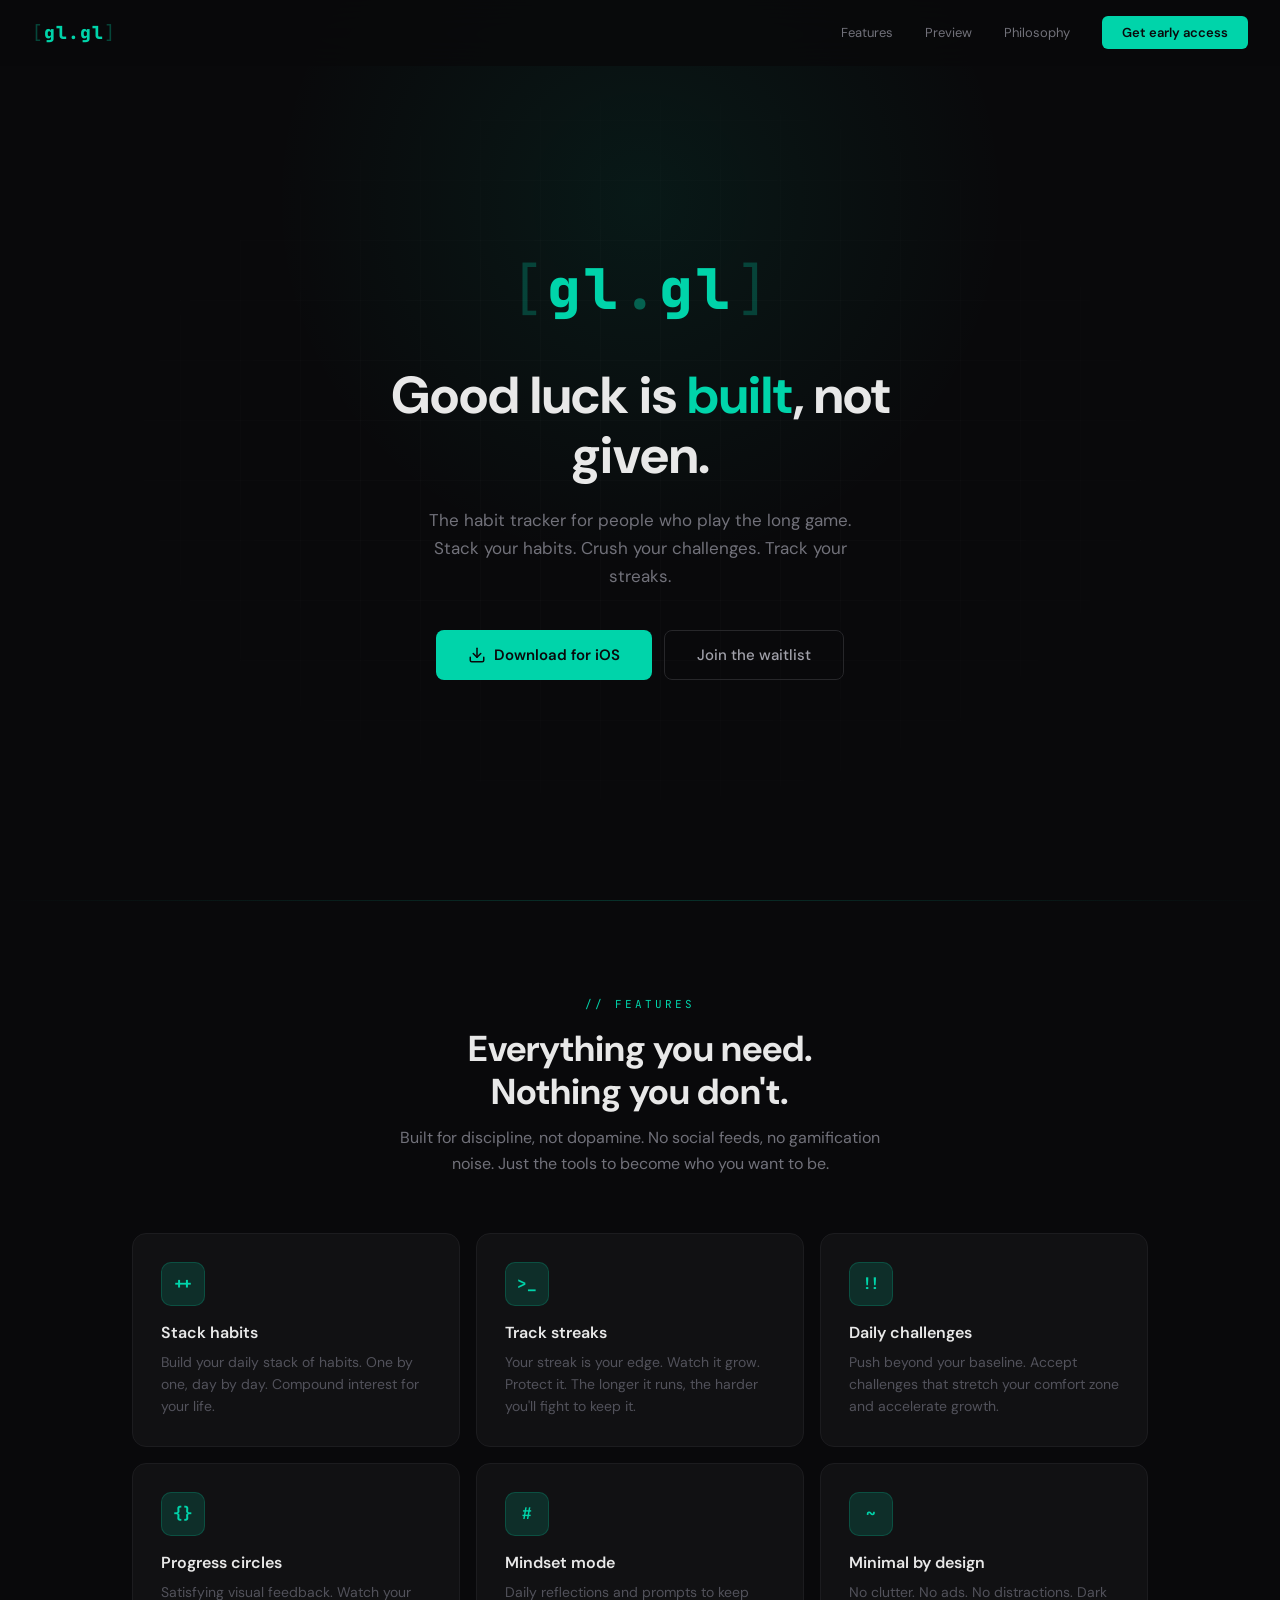
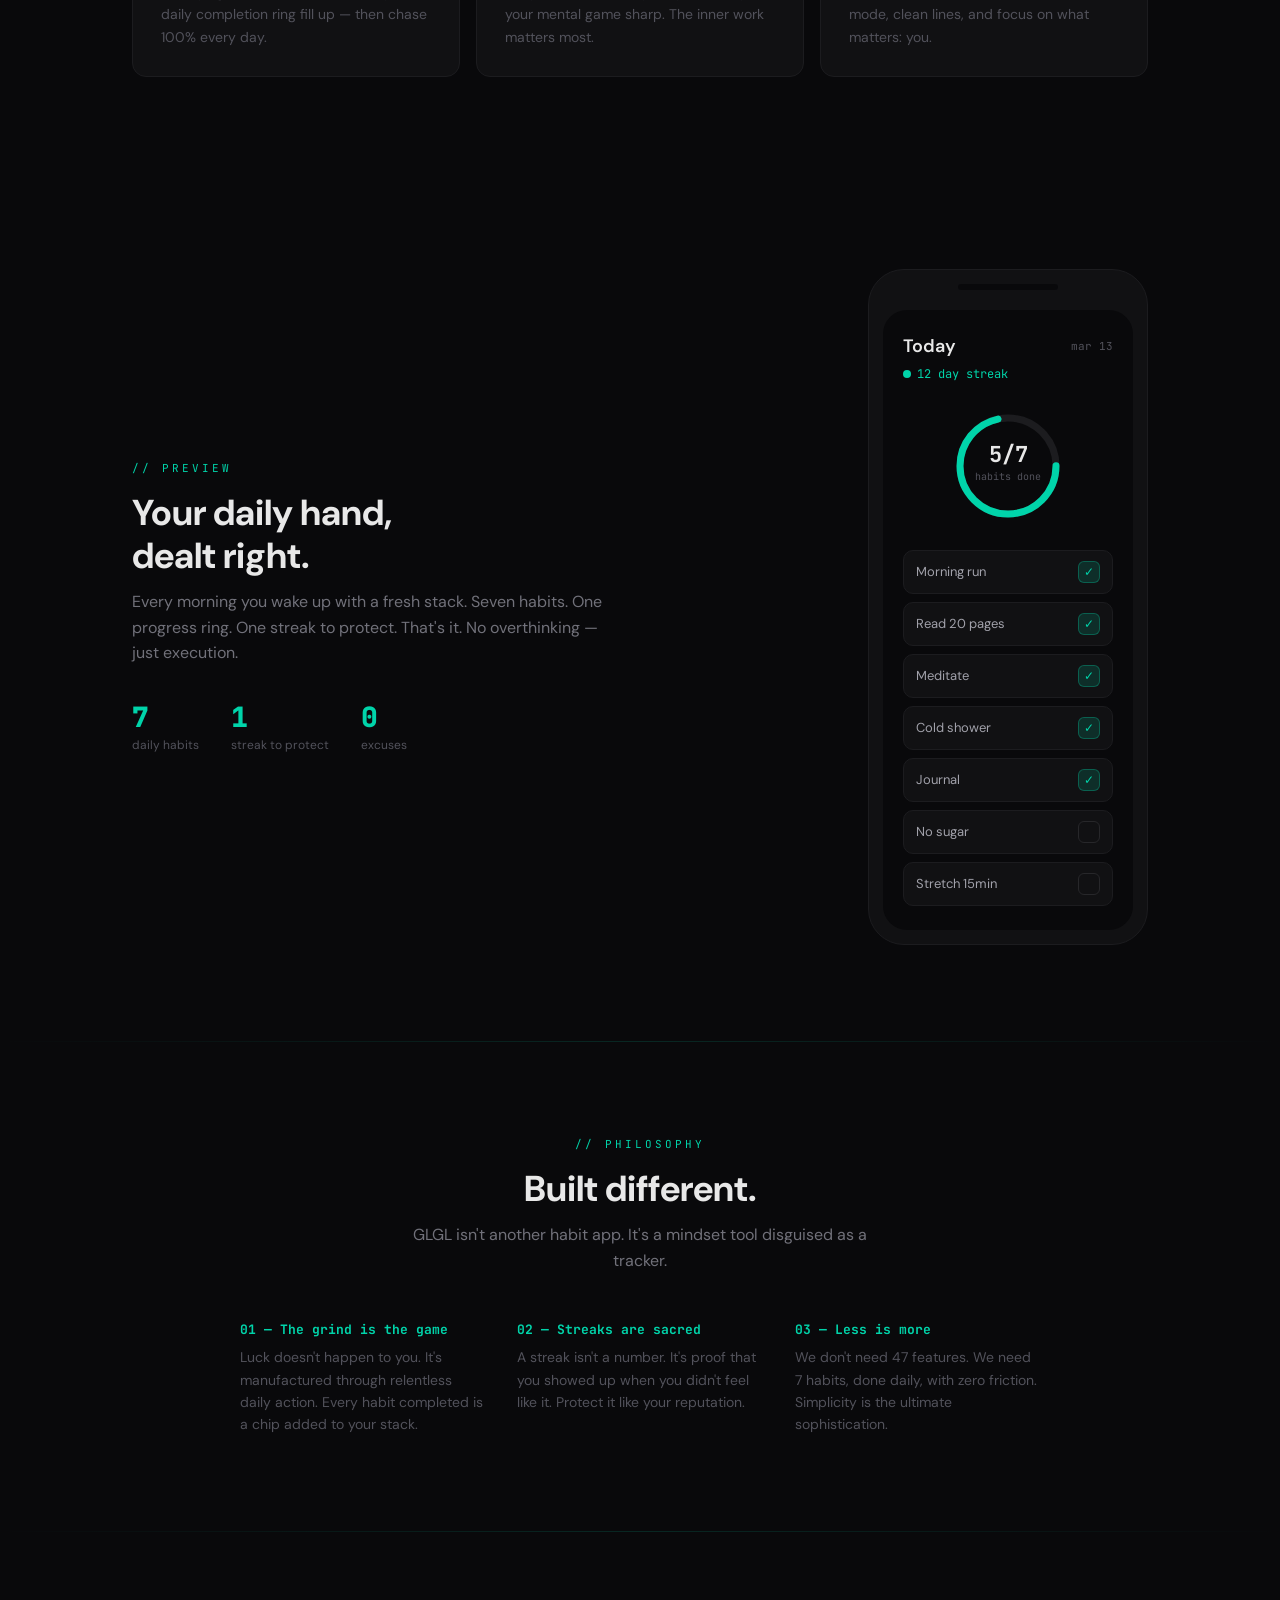
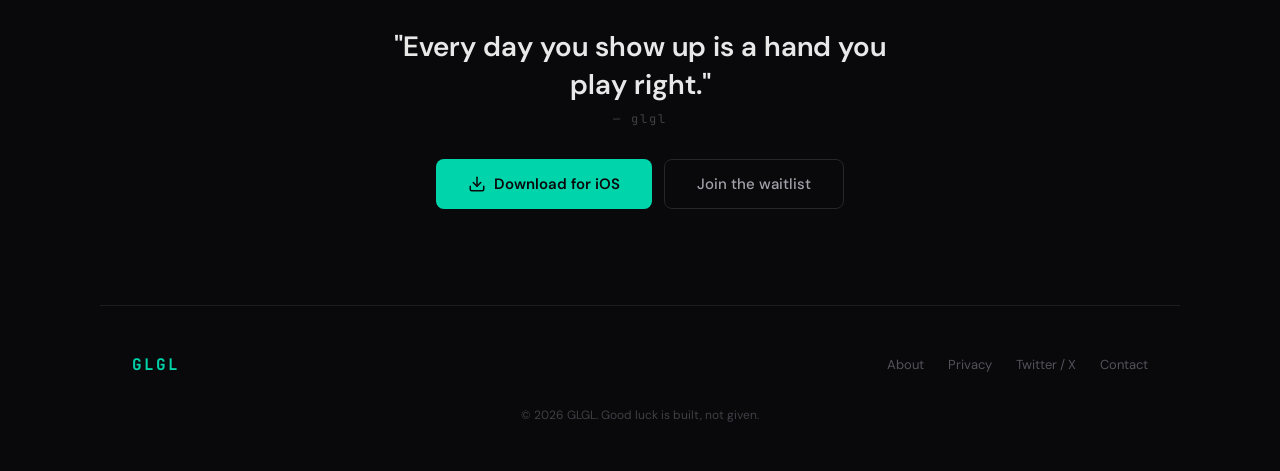
==== index.html @ a9091272 "initial launch Co-Authored-By: Claude Opus 4.6 <noreply@anthropic.com>" ====
<!DOCTYPE html>
<html lang="en">
<head>
  <meta charset="UTF-8">
  <meta name="viewport" content="width=device-width, initial-scale=1.0">
  <title>GLGL — Good luck is built, not given.</title>
  <meta name="description" content="GLGL is a habit tracker for people who play the long game. Stack your habits. Crush your challenges. Track your streaks.">
  <meta name="theme-color" content="#09090b">
  <meta property="og:title" content="GLGL — Habit Tracker & Challenges">
  <meta property="og:description" content="Good luck is built, not given. Stack your habits. Crush your challenges. Track your streaks.">
  <meta property="og:type" content="website">
  <meta property="og:url" content="https://glgl.app">
  <link rel="icon" type="image/svg+xml" href="/favicon.svg">
  <link rel="preconnect" href="https://fonts.googleapis.com">
  <link rel="preconnect" href="https://fonts.gstatic.com" crossorigin>
  <link href="https://fonts.googleapis.com/css2?family=JetBrains+Mono:wght@400;500;700;800&family=DM+Sans:ital,opsz,wght@0,9..40,400;0,9..40,500;0,9..40,600;0,9..40,700;1,9..40,400&display=swap" rel="stylesheet">
  <style>
    *, *::before, *::after { margin: 0; padding: 0; box-sizing: border-box; }

    :root {
      --bg: #09090b;
      --bg-card: #111113;
      --bg-card-hover: #18181b;
      --border: #1c1c1f;
      --border-light: #27272a;
      --text: #e8e8e8;
      --text-muted: #a1a1aa;
      --text-dim: #71717a;
      --text-faint: #52525b;
      --text-ghost: #3f3f46;
      --accent: #00d4aa;
      --accent-dim: rgba(0,212,170,0.15);
      --accent-glow: rgba(0,212,170,0.08);
      --font-mono: 'JetBrains Mono', monospace;
      --font-sans: 'DM Sans', system-ui, sans-serif;
    }

    html { scroll-behavior: smooth; }

    body {
      font-family: var(--font-sans);
      background: var(--bg);
      color: var(--text);
      -webkit-font-smoothing: antialiased;
      overflow-x: hidden;
    }

    /* --- NAV --- */
    nav {
      position: fixed;
      top: 0;
      left: 0;
      right: 0;
      z-index: 100;
      padding: 1rem 2rem;
      display: flex;
      align-items: center;
      justify-content: space-between;
      background: rgba(9,9,11,0.8);
      backdrop-filter: blur(20px);
      -webkit-backdrop-filter: blur(20px);
      border-bottom: 1px solid transparent;
      transition: border-color 0.3s;
    }

    nav.scrolled { border-bottom-color: var(--border); }

    .nav-logo {
      font-family: var(--font-mono);
      font-size: 18px;
      font-weight: 800;
      color: var(--accent);
      letter-spacing: 1px;
      text-decoration: none;
    }

    .nav-logo .bracket { font-weight: 400; opacity: 0.3; }

    .nav-links { display: flex; align-items: center; gap: 2rem; }
    .nav-links a {
      font-size: 13px;
      color: var(--text-dim);
      text-decoration: none;
      transition: color 0.2s;
    }
    .nav-links a:hover { color: var(--text); }

    .nav-cta {
      background: var(--accent) !important;
      color: var(--bg) !important;
      padding: 8px 20px;
      border-radius: 6px;
      font-weight: 600;
      font-size: 13px !important;
      transition: opacity 0.2s;
    }
    .nav-cta:hover { opacity: 0.85; color: var(--bg) !important; }

    /* --- HERO --- */
    .hero {
      min-height: 100vh;
      display: flex;
      flex-direction: column;
      align-items: center;
      justify-content: center;
      text-align: center;
      padding: 6rem 2rem 4rem;
      position: relative;
      overflow: hidden;
    }

    .hero-glow {
      position: absolute;
      top: -200px;
      left: 50%;
      transform: translateX(-50%);
      width: 800px;
      height: 800px;
      background: radial-gradient(circle, var(--accent-glow) 0%, transparent 65%);
      pointer-events: none;
    }

    .hero-grid {
      position: absolute;
      inset: 0;
      background-image:
        linear-gradient(rgba(255,255,255,0.015) 1px, transparent 1px),
        linear-gradient(90deg, rgba(255,255,255,0.015) 1px, transparent 1px);
      background-size: 60px 60px;
      mask-image: radial-gradient(ellipse at center, black 30%, transparent 70%);
      -webkit-mask-image: radial-gradient(ellipse at center, black 30%, transparent 70%);
    }

    .hero-content { position: relative; z-index: 1; }

    .logo-mark {
      display: inline-flex;
      align-items: center;
      gap: 2px;
      margin-bottom: 2.5rem;
      opacity: 0;
      animation: fadeUp 0.8s ease forwards;
    }

    .logo-mark .bracket {
      font-family: var(--font-mono);
      font-size: 56px;
      font-weight: 400;
      color: rgba(0,212,170,0.25);
    }
    .logo-mark .letters {
      font-family: var(--font-mono);
      font-size: 56px;
      font-weight: 800;
      color: var(--accent);
      letter-spacing: 3px;
    }
    .logo-mark .dot {
      font-family: var(--font-mono);
      font-size: 56px;
      font-weight: 800;
      color: var(--accent);
      opacity: 0.4;
    }

    .hero h1 {
      font-size: clamp(32px, 5vw, 52px);
      font-weight: 700;
      line-height: 1.15;
      max-width: 600px;
      margin-bottom: 1.25rem;
      opacity: 0;
      animation: fadeUp 0.8s ease 0.15s forwards;
    }

    .hero h1 em {
      font-style: normal;
      color: var(--accent);
    }

    .hero-sub {
      font-size: 17px;
      color: var(--text-dim);
      max-width: 440px;
      line-height: 1.65;
      margin: 0 auto 2.5rem;
      opacity: 0;
      animation: fadeUp 0.8s ease 0.3s forwards;
    }

    .cta-row {
      display: flex;
      gap: 12px;
      justify-content: center;
      flex-wrap: wrap;
      opacity: 0;
      animation: fadeUp 0.8s ease 0.45s forwards;
    }

    .btn-primary {
      display: inline-flex;
      align-items: center;
      gap: 8px;
      background: var(--accent);
      color: var(--bg);
      border: none;
      padding: 14px 32px;
      border-radius: 8px;
      font-family: var(--font-sans);
      font-size: 15px;
      font-weight: 600;
      cursor: pointer;
      transition: all 0.2s;
      text-decoration: none;
    }
    .btn-primary:hover { opacity: 0.85; transform: translateY(-1px); }

    .btn-secondary {
      display: inline-flex;
      align-items: center;
      gap: 8px;
      background: transparent;
      color: var(--text-muted);
      border: 1px solid var(--border-light);
      padding: 14px 32px;
      border-radius: 8px;
      font-family: var(--font-sans);
      font-size: 15px;
      font-weight: 500;
      cursor: pointer;
      transition: all 0.2s;
      text-decoration: none;
    }
    .btn-secondary:hover { border-color: var(--text-faint); color: var(--text); }

    .hero-divider {
      width: 100%;
      height: 1px;
      background: linear-gradient(90deg, transparent, rgba(0,212,170,0.2), transparent);
    }

    /* --- SECTION LABEL --- */
    .section-label {
      font-family: var(--font-mono);
      font-size: 11px;
      color: var(--accent);
      letter-spacing: 3px;
      text-transform: uppercase;
      margin-bottom: 1rem;
    }

    .section-title {
      font-size: clamp(24px, 3.5vw, 36px);
      font-weight: 700;
      line-height: 1.2;
      margin-bottom: 0.75rem;
    }

    .section-desc {
      font-size: 16px;
      color: var(--text-dim);
      max-width: 480px;
      line-height: 1.6;
    }

    /* --- FEATURES --- */
    .features {
      padding: 6rem 2rem;
      max-width: 1080px;
      margin: 0 auto;
    }

    .features-header {
      text-align: center;
      margin-bottom: 3.5rem;
    }

    .features-header .section-desc { margin: 0 auto; }

    .features-grid {
      display: grid;
      grid-template-columns: repeat(auto-fit, minmax(280px, 1fr));
      gap: 16px;
    }

    .feature-card {
      background: var(--bg-card);
      border: 1px solid var(--border);
      border-radius: 14px;
      padding: 1.75rem;
      transition: all 0.3s;
    }
    .feature-card:hover {
      background: var(--bg-card-hover);
      border-color: var(--border-light);
      transform: translateY(-2px);
    }

    .feature-icon {
      width: 44px;
      height: 44px;
      border-radius: 10px;
      background: var(--accent-dim);
      border: 1px solid rgba(0,212,170,0.2);
      display: flex;
      align-items: center;
      justify-content: center;
      margin-bottom: 1rem;
      font-family: var(--font-mono);
      font-size: 16px;
      font-weight: 700;
      color: var(--accent);
    }

    .feature-card h3 {
      font-size: 16px;
      font-weight: 600;
      margin-bottom: 0.5rem;
    }

    .feature-card p {
      font-size: 14px;
      color: var(--text-faint);
      line-height: 1.6;
    }

    /* --- PHONE PREVIEW --- */
    .preview {
      padding: 6rem 2rem;
      max-width: 1080px;
      margin: 0 auto;
      display: flex;
      align-items: center;
      gap: 4rem;
    }

    .preview-text { flex: 1; }
    .preview-text .section-desc { margin-bottom: 2rem; }

    .preview-stats {
      display: flex;
      gap: 2rem;
    }

    .stat-item {}
    .stat-number {
      font-family: var(--font-mono);
      font-size: 28px;
      font-weight: 800;
      color: var(--accent);
    }
    .stat-label {
      font-size: 12px;
      color: var(--text-faint);
      margin-top: 2px;
    }

    .preview-phone { flex-shrink: 0; }

    .phone-mockup {
      width: 280px;
      background: var(--bg-card);
      border: 1px solid var(--border);
      border-radius: 36px;
      padding: 14px;
      position: relative;
    }

    .phone-notch {
      width: 100px;
      height: 6px;
      background: var(--bg);
      border-radius: 3px;
      margin: 0 auto 20px;
    }

    .phone-screen {
      background: var(--bg);
      border-radius: 24px;
      padding: 24px 20px;
      min-height: 460px;
    }

    .phone-header {
      display: flex;
      justify-content: space-between;
      align-items: center;
      margin-bottom: 8px;
    }

    .phone-greeting {
      font-size: 18px;
      font-weight: 600;
    }

    .phone-date {
      font-family: var(--font-mono);
      font-size: 11px;
      color: var(--text-faint);
    }

    .phone-streak-bar {
      display: flex;
      align-items: center;
      gap: 6px;
      margin-bottom: 24px;
    }

    .streak-dot {
      width: 8px;
      height: 8px;
      border-radius: 50%;
      background: var(--accent);
    }

    .streak-text {
      font-family: var(--font-mono);
      font-size: 12px;
      color: var(--accent);
    }

    .progress-ring-wrap {
      display: flex;
      justify-content: center;
      margin-bottom: 24px;
    }

    .habit-list { display: flex; flex-direction: column; gap: 8px; }

    .habit-row {
      display: flex;
      align-items: center;
      justify-content: space-between;
      padding: 10px 12px;
      background: var(--bg-card);
      border-radius: 10px;
      border: 1px solid var(--border);
    }

    .habit-left { display: flex; align-items: center; gap: 10px; }

    .habit-emoji { font-size: 14px; }

    .habit-name {
      font-size: 13px;
      color: var(--text-muted);
    }

    .habit-check {
      width: 22px;
      height: 22px;
      border-radius: 6px;
      display: flex;
      align-items: center;
      justify-content: center;
      font-size: 12px;
    }
    .habit-check.done {
      background: var(--accent-dim);
      color: var(--accent);
      border: 1px solid rgba(0,212,170,0.3);
    }
    .habit-check.pending {
      background: transparent;
      border: 1px solid var(--border-light);
    }

    /* --- PHILOSOPHY --- */
    .philosophy {
      padding: 6rem 2rem;
      text-align: center;
      position: relative;
    }

    .philosophy::before {
      content: '';
      position: absolute;
      top: 0;
      left: 0;
      right: 0;
      height: 1px;
      background: linear-gradient(90deg, transparent, rgba(0,212,170,0.15), transparent);
    }

    .philosophy::after {
      content: '';
      position: absolute;
      bottom: 0;
      left: 0;
      right: 0;
      height: 1px;
      background: linear-gradient(90deg, transparent, rgba(0,212,170,0.15), transparent);
    }

    .philosophy-grid {
      max-width: 800px;
      margin: 3rem auto 0;
      display: grid;
      grid-template-columns: repeat(auto-fit, minmax(220px, 1fr));
      gap: 2rem;
      text-align: left;
    }

    .phil-item {}
    .phil-item h4 {
      font-family: var(--font-mono);
      font-size: 13px;
      color: var(--accent);
      margin-bottom: 0.5rem;
    }
    .phil-item p {
      font-size: 14px;
      color: var(--text-faint);
      line-height: 1.6;
    }

    /* --- CTA BOTTOM --- */
    .bottom-cta {
      padding: 6rem 2rem;
      text-align: center;
      position: relative;
    }

    .bottom-cta .cta-row { margin-top: 2rem; }

    .bottom-quote {
      font-size: clamp(20px, 3vw, 28px);
      font-weight: 600;
      max-width: 500px;
      margin: 0 auto 0.5rem;
      line-height: 1.35;
    }

    .bottom-attr {
      font-family: var(--font-mono);
      font-size: 12px;
      color: var(--text-ghost);
      letter-spacing: 2px;
    }

    /* --- FOOTER --- */
    footer {
      padding: 3rem 2rem;
      border-top: 1px solid var(--border);
      display: flex;
      align-items: center;
      justify-content: space-between;
      max-width: 1080px;
      margin: 0 auto;
      flex-wrap: wrap;
      gap: 1rem;
    }

    .footer-logo {
      font-family: var(--font-mono);
      font-size: 16px;
      font-weight: 700;
      color: var(--accent);
      letter-spacing: 2px;
    }

    .footer-links { display: flex; gap: 24px; }
    .footer-links a {
      font-size: 13px;
      color: var(--text-faint);
      text-decoration: none;
      transition: color 0.2s;
    }
    .footer-links a:hover { color: var(--text-muted); }

    .footer-copy {
      font-size: 12px;
      color: var(--text-ghost);
      width: 100%;
      text-align: center;
      margin-top: 1rem;
    }

    /* --- ANIMATIONS --- */
    @keyframes fadeUp {
      from { opacity: 0; transform: translateY(20px); }
      to { opacity: 1; transform: translateY(0); }
    }

    .reveal {
      opacity: 0;
      transform: translateY(30px);
      transition: all 0.7s ease;
    }
    .reveal.visible {
      opacity: 1;
      transform: translateY(0);
    }

    /* --- RESPONSIVE --- */
    @media (max-width: 768px) {
      nav { padding: 0.75rem 1.25rem; }
      .nav-links a:not(.nav-cta) { display: none; }

      .hero { padding: 5rem 1.5rem 3rem; min-height: auto; }
      .logo-mark .bracket, .logo-mark .letters, .logo-mark .dot { font-size: 42px; }

      .features { padding: 4rem 1.5rem; }
      .features-grid { grid-template-columns: 1fr; }

      .preview {
        flex-direction: column-reverse;
        padding: 4rem 1.5rem;
        gap: 3rem;
        text-align: center;
      }
      .preview-stats { justify-content: center; }

      .philosophy { padding: 4rem 1.5rem; }
      .philosophy-grid { grid-template-columns: 1fr; text-align: center; }

      .bottom-cta { padding: 4rem 1.5rem; }

      footer {
        flex-direction: column;
        text-align: center;
        padding: 2rem 1.5rem;
      }
      .footer-links { justify-content: center; }
    }
  </style>
</head>
<body>

  <!-- NAV -->
  <nav id="nav">
    <a href="#" class="nav-logo"><span class="bracket">[</span>gl.gl<span class="bracket">]</span></a>
    <div class="nav-links">
      <a href="#features">Features</a>
      <a href="#preview">Preview</a>
      <a href="#philosophy">Philosophy</a>
      <a href="#download" class="nav-cta">Get early access</a>
    </div>
  </nav>

  <!-- HERO -->
  <section class="hero">
    <div class="hero-glow"></div>
    <div class="hero-grid"></div>
    <div class="hero-content">
      <div class="logo-mark">
        <span class="bracket">[</span>
        <span class="letters">gl</span>
        <span class="dot">.</span>
        <span class="letters">gl</span>
        <span class="bracket">]</span>
      </div>
      <h1>Good luck is <em>built</em>, not given.</h1>
      <p class="hero-sub">The habit tracker for people who play the long game. Stack your habits. Crush your challenges. Track your streaks.</p>
      <div class="cta-row">
        <a href="#download" class="btn-primary">
          <svg width="18" height="18" viewBox="0 0 24 24" fill="none" stroke="currentColor" stroke-width="2" stroke-linecap="round" stroke-linejoin="round"><path d="M21 15v4a2 2 0 0 1-2 2H5a2 2 0 0 1-2-2v-4"/><polyline points="7 10 12 15 17 10"/><line x1="12" y1="15" x2="12" y2="3"/></svg>
          Download for iOS
        </a>
        <a href="#download" class="btn-secondary">Join the waitlist</a>
      </div>
    </div>
  </section>
  <div class="hero-divider"></div>

  <!-- FEATURES -->
  <section class="features" id="features">
    <div class="features-header reveal">
      <div class="section-label">// features</div>
      <div class="section-title">Everything you need.<br>Nothing you don't.</div>
      <p class="section-desc">Built for discipline, not dopamine. No social feeds, no gamification noise. Just the tools to become who you want to be.</p>
    </div>
    <div class="features-grid">
      <div class="feature-card reveal">
        <div class="feature-icon">++</div>
        <h3>Stack habits</h3>
        <p>Build your daily stack of habits. One by one, day by day. Compound interest for your life.</p>
      </div>
      <div class="feature-card reveal">
        <div class="feature-icon">&gt;_</div>
        <h3>Track streaks</h3>
        <p>Your streak is your edge. Watch it grow. Protect it. The longer it runs, the harder you'll fight to keep it.</p>
      </div>
      <div class="feature-card reveal">
        <div class="feature-icon">!!</div>
        <h3>Daily challenges</h3>
        <p>Push beyond your baseline. Accept challenges that stretch your comfort zone and accelerate growth.</p>
      </div>
      <div class="feature-card reveal">
        <div class="feature-icon">{}</div>
        <h3>Progress circles</h3>
        <p>Satisfying visual feedback. Watch your daily completion ring fill up — then chase 100% every day.</p>
      </div>
      <div class="feature-card reveal">
        <div class="feature-icon">#</div>
        <h3>Mindset mode</h3>
        <p>Daily reflections and prompts to keep your mental game sharp. The inner work matters most.</p>
      </div>
      <div class="feature-card reveal">
        <div class="feature-icon">~</div>
        <h3>Minimal by design</h3>
        <p>No clutter. No ads. No distractions. Dark mode, clean lines, and focus on what matters: you.</p>
      </div>
    </div>
  </section>

  <!-- PREVIEW -->
  <section class="preview" id="preview">
    <div class="preview-text reveal">
      <div class="section-label">// preview</div>
      <div class="section-title">Your daily hand,<br>dealt right.</div>
      <p class="section-desc">Every morning you wake up with a fresh stack. Seven habits. One progress ring. One streak to protect. That's it. No overthinking — just execution.</p>
      <div class="preview-stats">
        <div class="stat-item">
          <div class="stat-number">7</div>
          <div class="stat-label">daily habits</div>
        </div>
        <div class="stat-item">
          <div class="stat-number">1</div>
          <div class="stat-label">streak to protect</div>
        </div>
        <div class="stat-item">
          <div class="stat-number">0</div>
          <div class="stat-label">excuses</div>
        </div>
      </div>
    </div>
    <div class="preview-phone reveal">
      <div class="phone-mockup">
        <div class="phone-notch"></div>
        <div class="phone-screen">
          <div class="phone-header">
            <span class="phone-greeting">Today</span>
            <span class="phone-date">mar 13</span>
          </div>
          <div class="phone-streak-bar">
            <div class="streak-dot"></div>
            <span class="streak-text">12 day streak</span>
          </div>
          <div class="progress-ring-wrap">
            <svg width="120" height="120" viewBox="0 0 120 120">
              <circle cx="60" cy="60" r="48" fill="none" stroke="#1c1c1f" stroke-width="7"/>
              <circle cx="60" cy="60" r="48" fill="none" stroke="#00d4aa" stroke-width="7" stroke-linecap="round" stroke-dasharray="216 302" stroke-dashoffset="-75" transform="rotate(-90 60 60)"/>
              <text x="60" y="56" text-anchor="middle" font-family="JetBrains Mono, monospace" font-size="22" font-weight="700" fill="#e8e8e8">5/7</text>
              <text x="60" y="74" text-anchor="middle" font-family="JetBrains Mono, monospace" font-size="10" fill="#52525b">habits done</text>
            </svg>
          </div>
          <div class="habit-list">
            <div class="habit-row"><div class="habit-left"><span class="habit-name">Morning run</span></div><div class="habit-check done">&#10003;</div></div>
            <div class="habit-row"><div class="habit-left"><span class="habit-name">Read 20 pages</span></div><div class="habit-check done">&#10003;</div></div>
            <div class="habit-row"><div class="habit-left"><span class="habit-name">Meditate</span></div><div class="habit-check done">&#10003;</div></div>
            <div class="habit-row"><div class="habit-left"><span class="habit-name">Cold shower</span></div><div class="habit-check done">&#10003;</div></div>
            <div class="habit-row"><div class="habit-left"><span class="habit-name">Journal</span></div><div class="habit-check done">&#10003;</div></div>
            <div class="habit-row"><div class="habit-left"><span class="habit-name">No sugar</span></div><div class="habit-check pending"></div></div>
            <div class="habit-row"><div class="habit-left"><span class="habit-name">Stretch 15min</span></div><div class="habit-check pending"></div></div>
          </div>
        </div>
      </div>
    </div>
  </section>

  <!-- PHILOSOPHY -->
  <section class="philosophy" id="philosophy">
    <div class="reveal">
      <div class="section-label">// philosophy</div>
      <div class="section-title">Built different.</div>
      <p class="section-desc" style="margin: 0 auto;">GLGL isn't another habit app. It's a mindset tool disguised as a tracker.</p>
    </div>
    <div class="philosophy-grid">
      <div class="phil-item reveal">
        <h4>01 — The grind is the game</h4>
        <p>Luck doesn't happen to you. It's manufactured through relentless daily action. Every habit completed is a chip added to your stack.</p>
      </div>
      <div class="phil-item reveal">
        <h4>02 — Streaks are sacred</h4>
        <p>A streak isn't a number. It's proof that you showed up when you didn't feel like it. Protect it like your reputation.</p>
      </div>
      <div class="phil-item reveal">
        <h4>03 — Less is more</h4>
        <p>We don't need 47 features. We need 7 habits, done daily, with zero friction. Simplicity is the ultimate sophistication.</p>
      </div>
    </div>
  </section>

  <!-- BOTTOM CTA -->
  <section class="bottom-cta" id="download">
    <div class="reveal">
      <div class="bottom-quote">"Every day you show up is a hand you play right."</div>
      <div class="bottom-attr">— glgl</div>
      <div class="cta-row">
        <a href="#" class="btn-primary">
          <svg width="18" height="18" viewBox="0 0 24 24" fill="none" stroke="currentColor" stroke-width="2" stroke-linecap="round" stroke-linejoin="round"><path d="M21 15v4a2 2 0 0 1-2 2H5a2 2 0 0 1-2-2v-4"/><polyline points="7 10 12 15 17 10"/><line x1="12" y1="15" x2="12" y2="3"/></svg>
          Download for iOS
        </a>
        <a href="#" class="btn-secondary">Join the waitlist</a>
      </div>
    </div>
  </section>

  <!-- FOOTER -->
  <footer>
    <div class="footer-logo">GLGL</div>
    <div class="footer-links">
      <a href="#">About</a>
      <a href="#">Privacy</a>
      <a href="#">Twitter / X</a>
      <a href="#">Contact</a>
    </div>
    <div class="footer-copy">&copy; 2026 GLGL. Good luck is built, not given.</div>
  </footer>

  <script>
    // Nav scroll effect
    const nav = document.getElementById('nav');
    window.addEventListener('scroll', () => {
      nav.classList.toggle('scrolled', window.scrollY > 50);
    });

    // Reveal on scroll
    const observer = new IntersectionObserver((entries) => {
      entries.forEach(entry => {
        if (entry.isIntersecting) {
          entry.target.classList.add('visible');
        }
      });
    }, { threshold: 0.1, rootMargin: '0px 0px -50px 0px' });

    document.querySelectorAll('.reveal').forEach(el => observer.observe(el));
  </script>
</body>
</html>
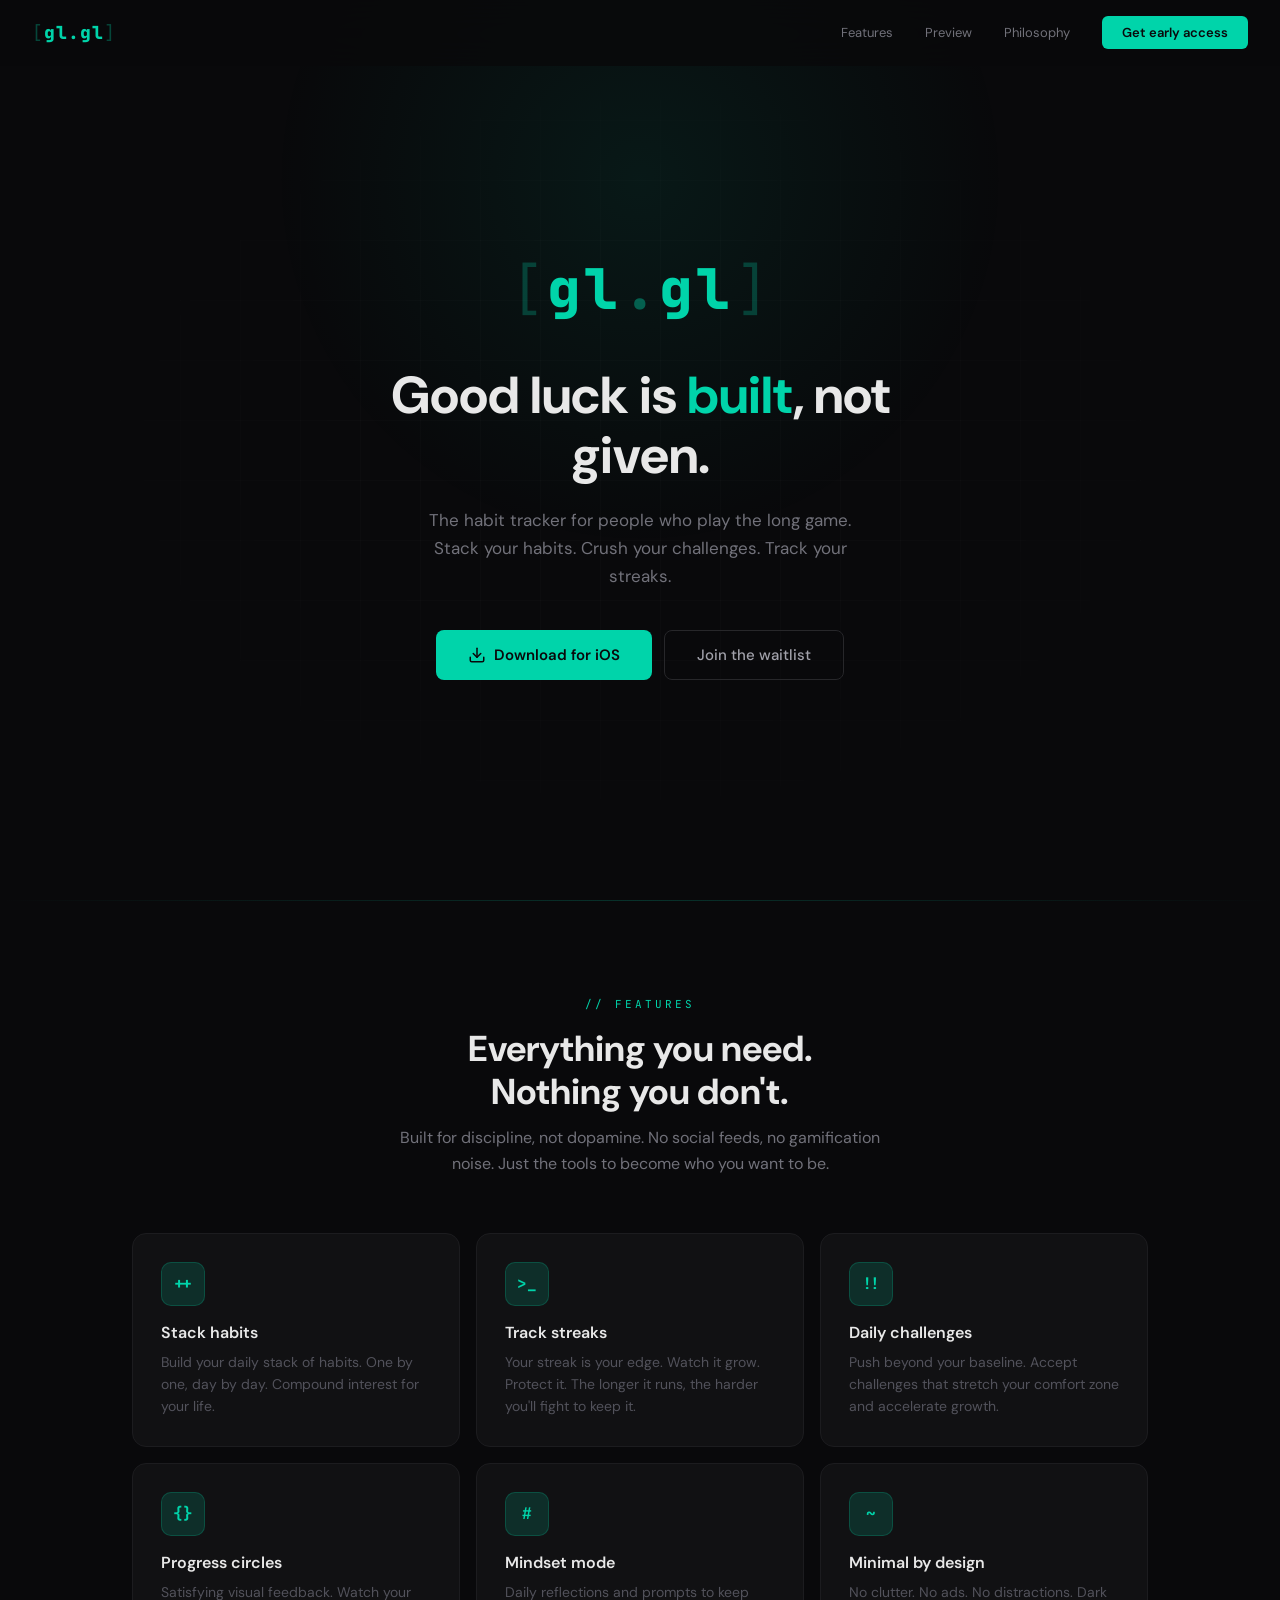
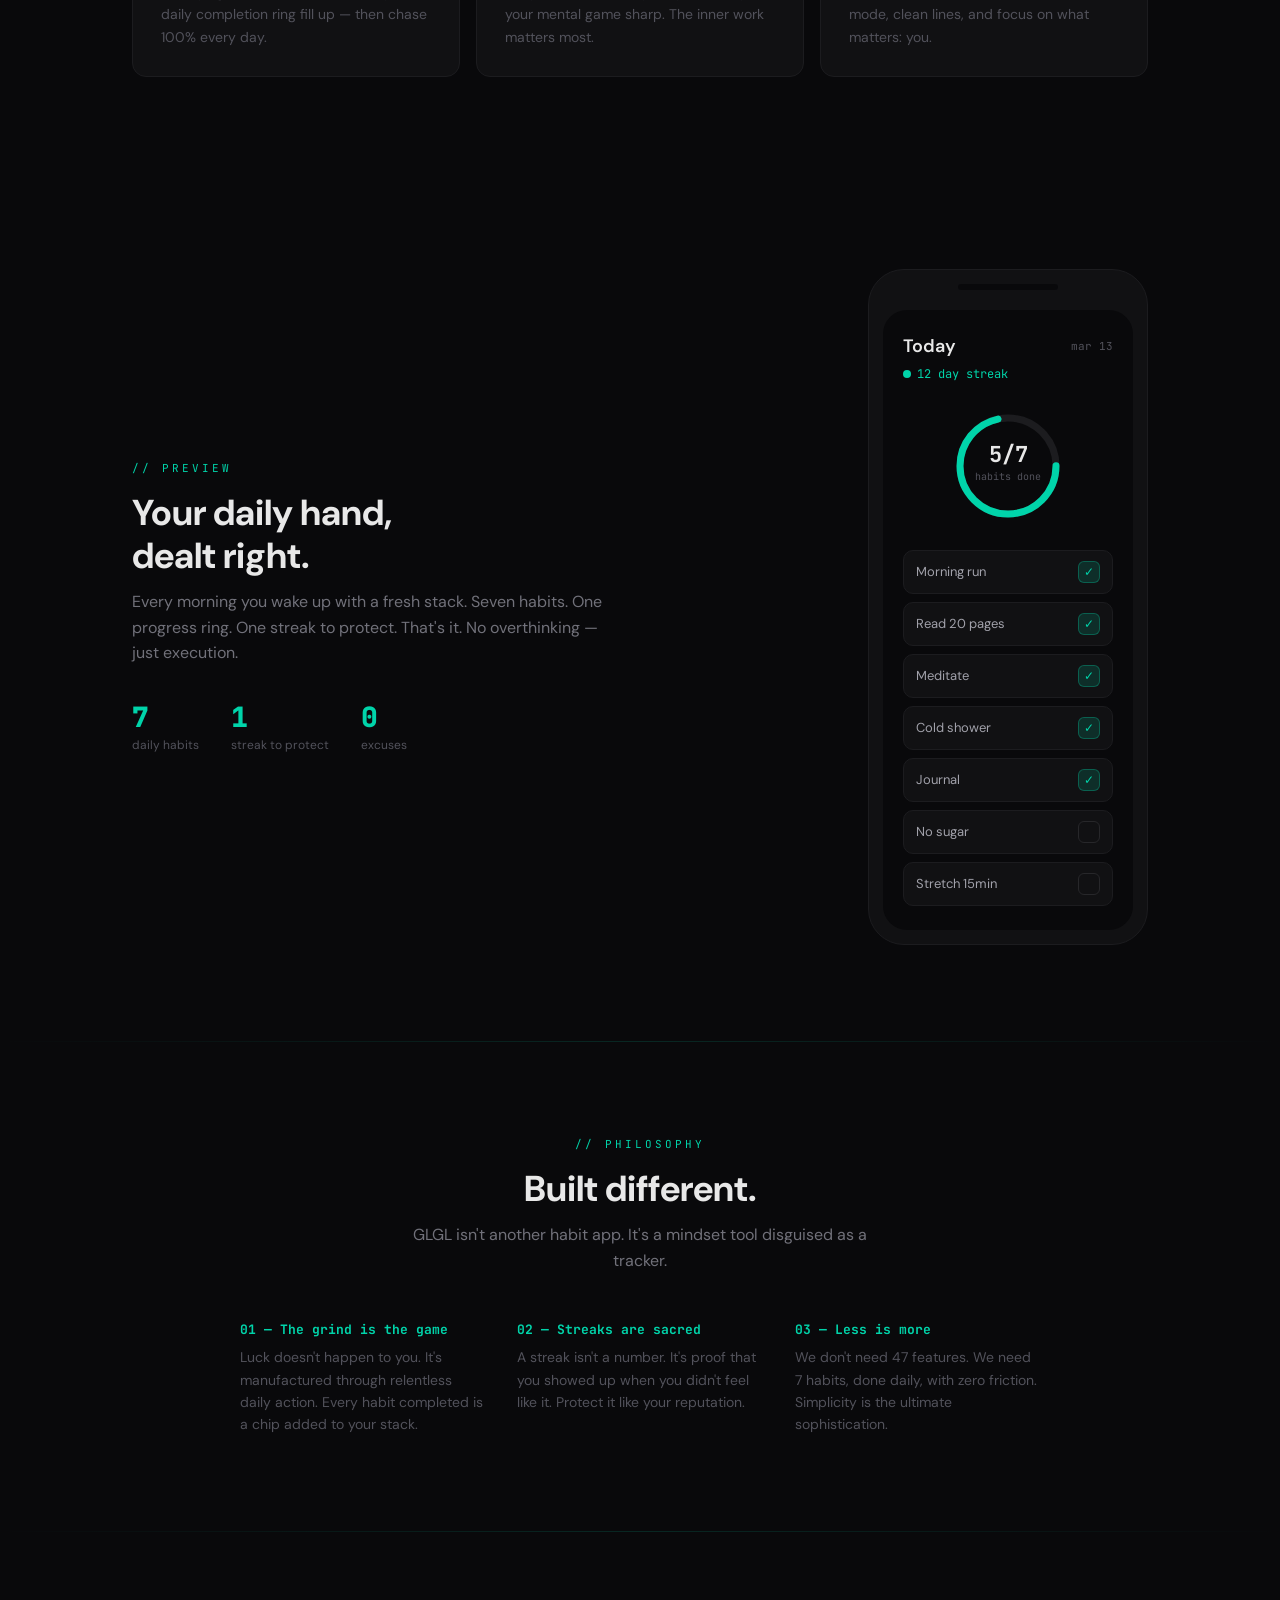
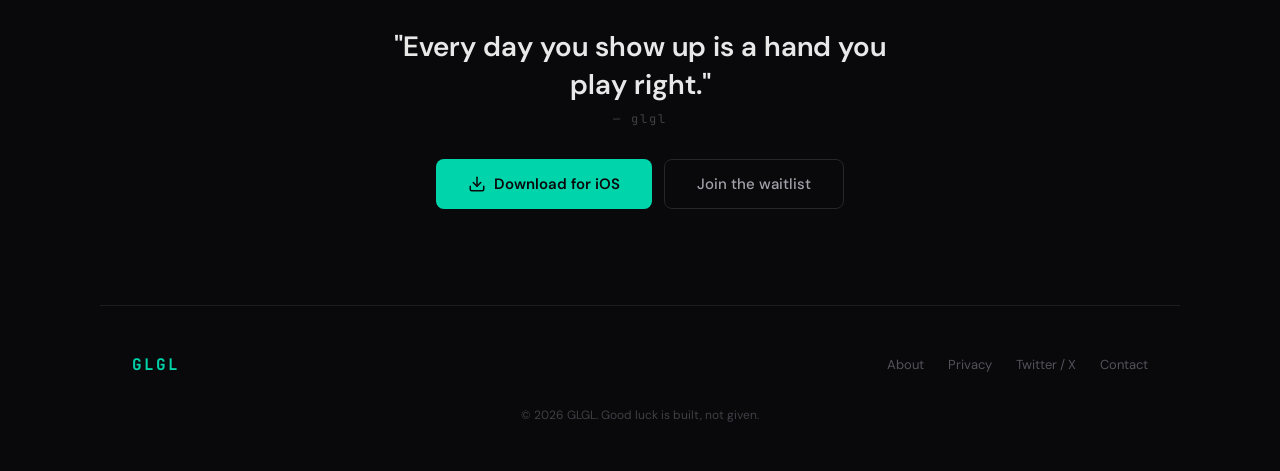
==== commit 59c9d849: "Add interactive cursor-following glow effect to hero section Co-Authored-By: Claude Opus 4.6 <norepl" ====
--- a/index.html
+++ b/index.html
@@ -17,6 +17,9 @@
   <style>
     *, *::before, *::after { margin: 0; padding: 0; box-sizing: border-box; }
 
+    ::selection { background: var(--accent); color: #000; }
+    ::-moz-selection { background: var(--accent); color: #000; }
+
     :root {
       --bg: #09090b;
       --bg-card: #111113;
@@ -111,13 +114,13 @@
 
     .hero-glow {
       position: absolute;
-      top: -200px;
-      left: 50%;
-      transform: translateX(-50%);
+      top: 0;
+      left: 0;
       width: 800px;
       height: 800px;
       background: radial-gradient(circle, var(--accent-glow) 0%, transparent 65%);
       pointer-events: none;
+      will-change: transform;
     }
 
     .hero-grid {
@@ -826,6 +829,41 @@
     }, { threshold: 0.1, rootMargin: '0px 0px -50px 0px' });
 
     document.querySelectorAll('.reveal').forEach(el => observer.observe(el));
+
+    // Interactive glow that follows cursor
+    (() => {
+      const hero = document.querySelector('.hero');
+      const glow = document.querySelector('.hero-glow');
+      let targetX = hero.offsetWidth / 2;
+      let targetY = hero.offsetHeight * 0.2;
+      let currentX = targetX;
+      let currentY = targetY;
+      const ease = 0.08;
+
+      function setGlow(x, y) {
+        glow.style.transform = 'translate(' + (x - 400) + 'px,' + (y - 400) + 'px)';
+      }
+      setGlow(currentX, currentY);
+
+      hero.addEventListener('mousemove', (e) => {
+        const rect = hero.getBoundingClientRect();
+        targetX = e.clientX - rect.left;
+        targetY = e.clientY - rect.top;
+      });
+
+      hero.addEventListener('mouseleave', () => {
+        targetX = hero.offsetWidth / 2;
+        targetY = hero.offsetHeight * 0.2;
+      });
+
+      function animate() {
+        currentX += (targetX - currentX) * ease;
+        currentY += (targetY - currentY) * ease;
+        setGlow(currentX, currentY);
+        requestAnimationFrame(animate);
+      }
+      animate();
+    })();
   </script>
 </body>
 </html>
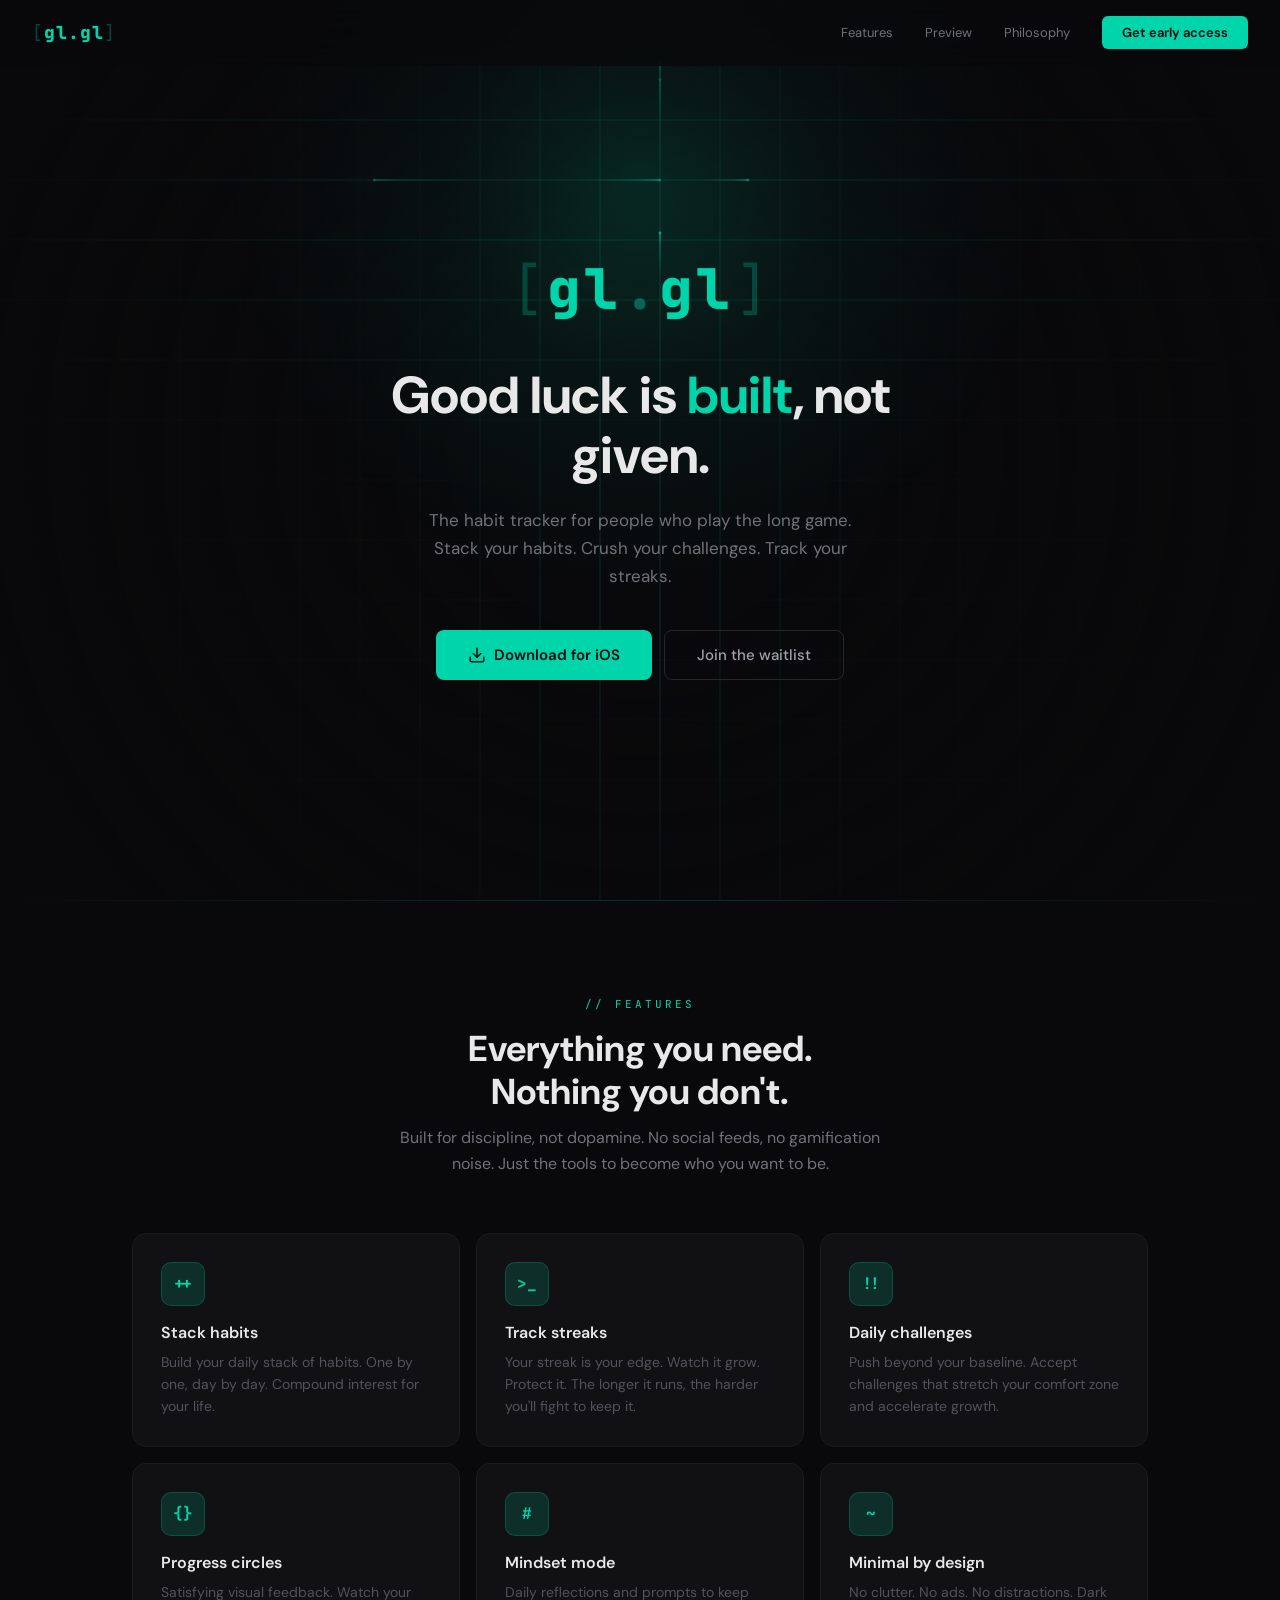
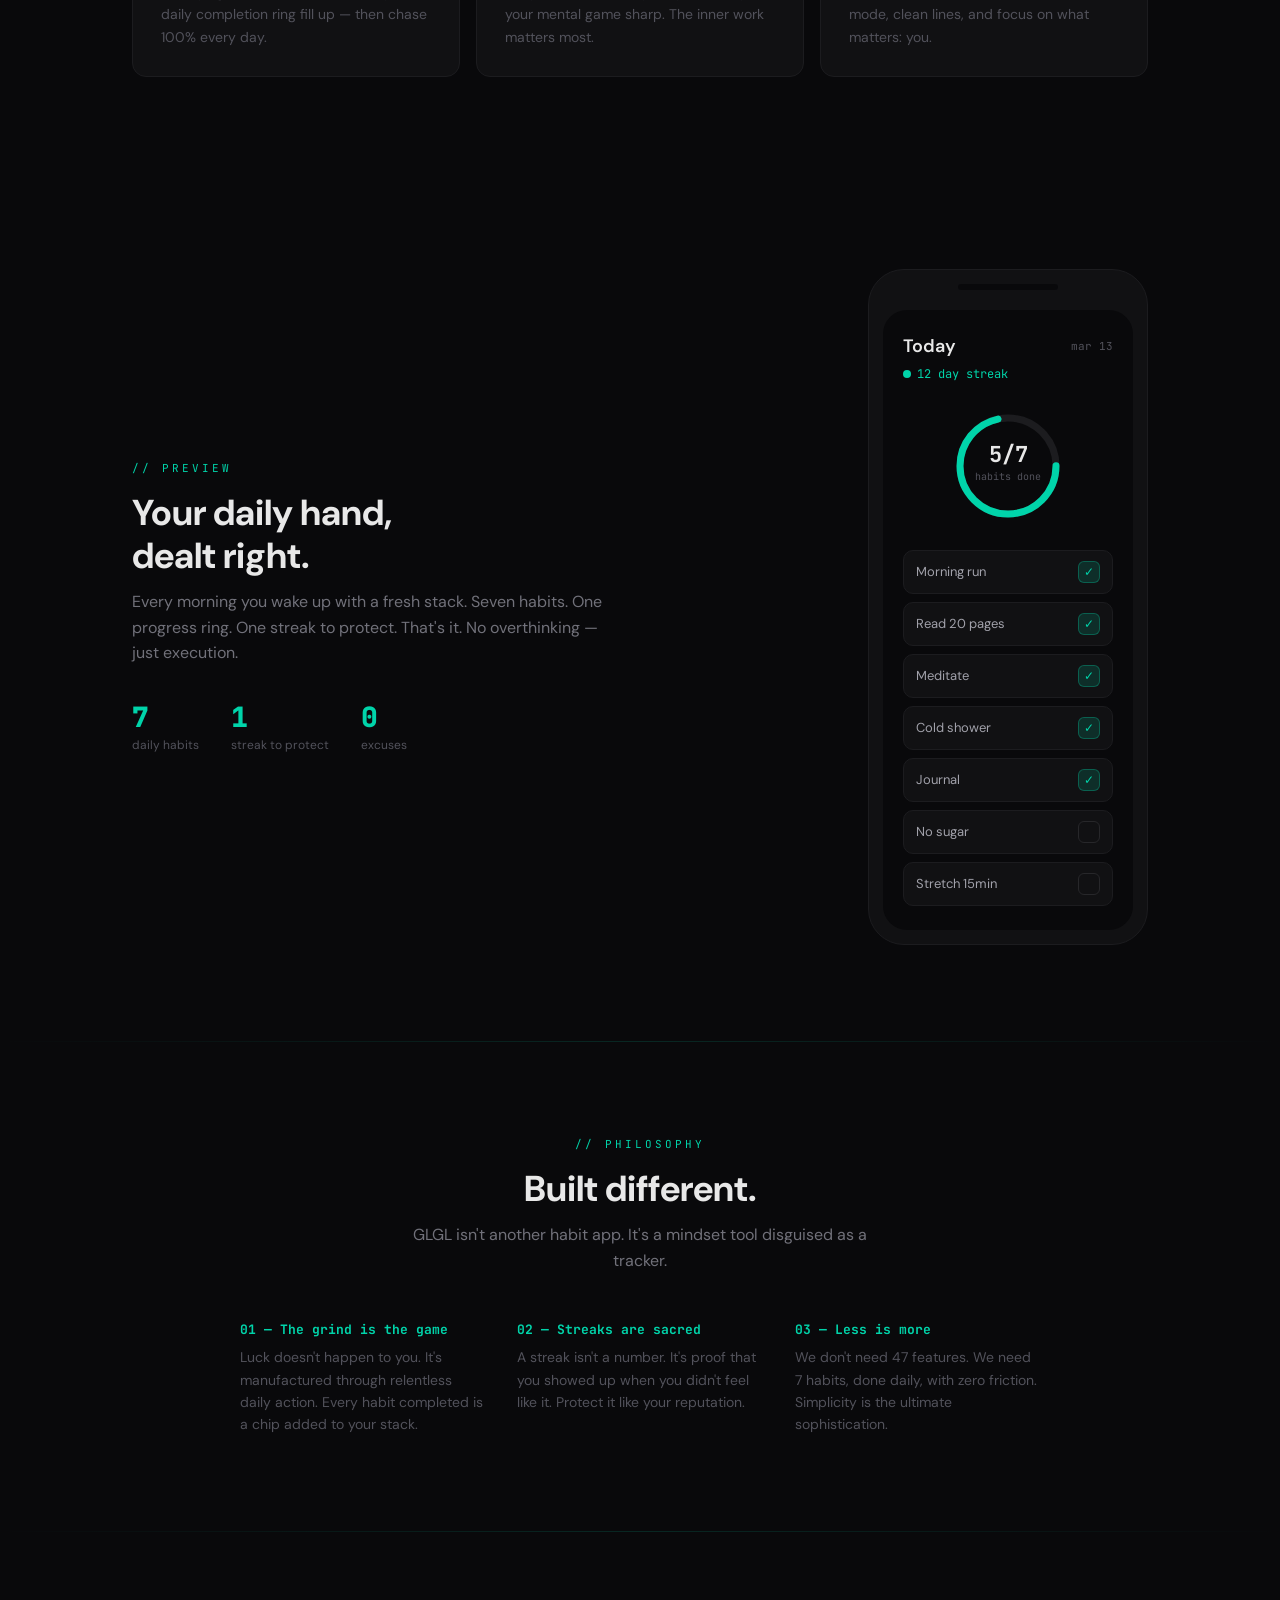
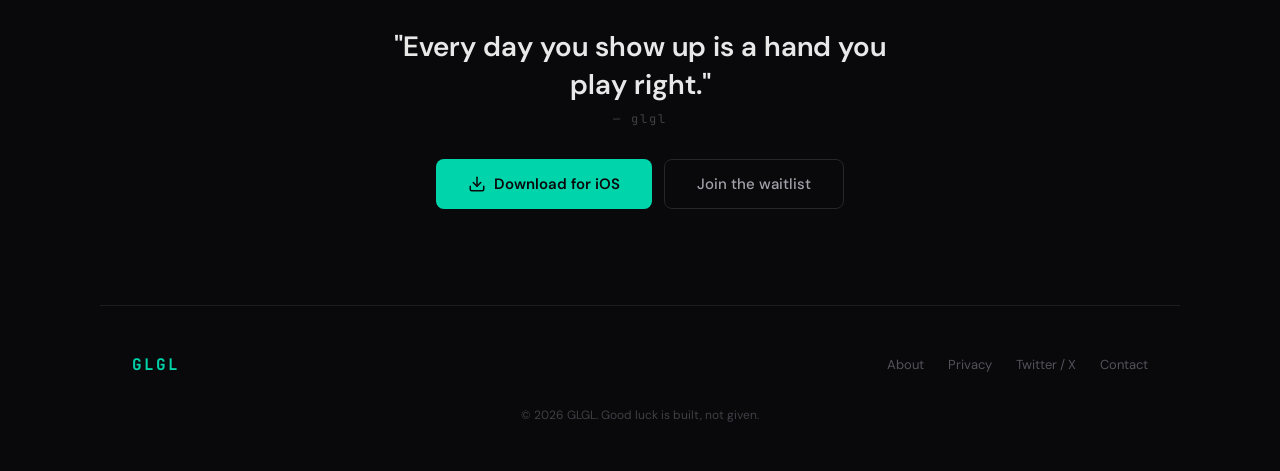
==== commit e501ecd8: "Add brighter glow and animated neon grid with data pulse effects Canvas-based grid with proximity gl" ====
--- a/index.html
+++ b/index.html
@@ -116,22 +116,17 @@
       position: absolute;
       top: 0;
       left: 0;
-      width: 800px;
-      height: 800px;
-      background: radial-gradient(circle, var(--accent-glow) 0%, transparent 65%);
+      width: 900px;
+      height: 900px;
+      background: radial-gradient(circle, rgba(0,212,170,0.18) 0%, rgba(0,212,170,0.06) 30%, transparent 65%);
       pointer-events: none;
       will-change: transform;
     }
 
-    .hero-grid {
+    .hero-grid-canvas {
       position: absolute;
       inset: 0;
-      background-image:
-        linear-gradient(rgba(255,255,255,0.015) 1px, transparent 1px),
-        linear-gradient(90deg, rgba(255,255,255,0.015) 1px, transparent 1px);
-      background-size: 60px 60px;
-      mask-image: radial-gradient(ellipse at center, black 30%, transparent 70%);
-      -webkit-mask-image: radial-gradient(ellipse at center, black 30%, transparent 70%);
+      pointer-events: none;
     }
 
     .hero-content { position: relative; z-index: 1; }
@@ -644,7 +639,7 @@
   <!-- HERO -->
   <section class="hero">
     <div class="hero-glow"></div>
-    <div class="hero-grid"></div>
+    <canvas class="hero-grid-canvas"></canvas>
     <div class="hero-content">
       <div class="logo-mark">
         <span class="bracket">[</span>
@@ -830,36 +825,186 @@
 
     document.querySelectorAll('.reveal').forEach(el => observer.observe(el));
 
-    // Interactive glow that follows cursor
+    // Interactive glow + neon grid with data pulses
     (() => {
       const hero = document.querySelector('.hero');
       const glow = document.querySelector('.hero-glow');
+      const canvas = document.querySelector('.hero-grid-canvas');
+      const ctx = canvas.getContext('2d');
+      const GRID = 60;
+      const GLOW_HALF = 450;
+      const ease = 0.07;
+
       let targetX = hero.offsetWidth / 2;
       let targetY = hero.offsetHeight * 0.2;
-      let currentX = targetX;
-      let currentY = targetY;
-      const ease = 0.08;
-
-      function setGlow(x, y) {
-        glow.style.transform = 'translate(' + (x - 400) + 'px,' + (y - 400) + 'px)';
+      let curX = targetX, curY = targetY;
+      let mouseIn = false;
+
+      // Pulses: bright segments traveling along grid lines
+      const pulses = [];
+      const MAX_PULSES = 40;
+
+      function spawnPulse() {
+        if (pulses.length >= MAX_PULSES) return;
+        // Snap to nearest grid intersection near cursor
+        const gx = Math.round(curX / GRID) * GRID;
+        const gy = Math.round(curY / GRID) * GRID;
+        // Jitter start position slightly
+        const jitterCells = Math.floor(Math.random() * 3) - 1;
+        const horizontal = Math.random() > 0.5;
+        const dir = Math.random() > 0.5 ? 1 : -1;
+        pulses.push({
+          x: horizontal ? gx + jitterCells * GRID : gx,
+          y: horizontal ? gy : gy + jitterCells * GRID,
+          horizontal,
+          dir,
+          speed: 1.5 + Math.random() * 3,
+          length: 30 + Math.random() * 80,
+          life: 1,
+          decay: 0.004 + Math.random() * 0.006
+        });
       }
-      setGlow(currentX, currentY);
+
+      function resize() {
+        const dpr = window.devicePixelRatio || 1;
+        const w = hero.offsetWidth;
+        const h = hero.offsetHeight;
+        canvas.width = w * dpr;
+        canvas.height = h * dpr;
+        canvas.style.width = w + 'px';
+        canvas.style.height = h + 'px';
+        ctx.setTransform(dpr, 0, 0, dpr, 0, 0);
+      }
+      resize();
+      window.addEventListener('resize', resize);
 
       hero.addEventListener('mousemove', (e) => {
         const rect = hero.getBoundingClientRect();
         targetX = e.clientX - rect.left;
         targetY = e.clientY - rect.top;
+        mouseIn = true;
       });
 
       hero.addEventListener('mouseleave', () => {
         targetX = hero.offsetWidth / 2;
         targetY = hero.offsetHeight * 0.2;
+        mouseIn = false;
       });
 
+      function drawGrid(w, h) {
+        const cx = curX, cy = curY;
+        const radius = 280;
+
+        // Draw vertical lines
+        for (let x = 0; x <= w; x += GRID) {
+          ctx.beginPath();
+          ctx.moveTo(x, 0);
+          ctx.lineTo(x, h);
+
+          // Proximity glow
+          const dx = Math.abs(x - cx);
+          if (dx < radius) {
+            const intensity = (1 - dx / radius);
+            ctx.strokeStyle = 'rgba(0,212,170,' + (0.02 + intensity * 0.12) + ')';
+            ctx.lineWidth = 1 + intensity * 0.5;
+          } else {
+            ctx.strokeStyle = 'rgba(255,255,255,0.015)';
+            ctx.lineWidth = 1;
+          }
+          ctx.stroke();
+        }
+
+        // Draw horizontal lines
+        for (let y = 0; y <= h; y += GRID) {
+          ctx.beginPath();
+          ctx.moveTo(0, y);
+          ctx.lineTo(w, y);
+
+          const dy = Math.abs(y - cy);
+          if (dy < radius) {
+            const intensity = (1 - dy / radius);
+            ctx.strokeStyle = 'rgba(0,212,170,' + (0.02 + intensity * 0.12) + ')';
+            ctx.lineWidth = 1 + intensity * 0.5;
+          } else {
+            ctx.strokeStyle = 'rgba(255,255,255,0.015)';
+            ctx.lineWidth = 1;
+          }
+          ctx.stroke();
+        }
+      }
+
+      function drawPulses(w, h) {
+        for (let i = pulses.length - 1; i >= 0; i--) {
+          const p = pulses[i];
+          p.life -= p.decay;
+          if (p.life <= 0) { pulses.splice(i, 1); continue; }
+
+          const move = p.speed * p.dir;
+          if (p.horizontal) p.x += move; else p.y += move;
+
+          // Remove if off screen
+          if (p.x < -100 || p.x > w + 100 || p.y < -100 || p.y > h + 100) {
+            pulses.splice(i, 1); continue;
+          }
+
+          const alpha = p.life * 0.7;
+          const grad = p.horizontal
+            ? ctx.createLinearGradient(p.x - p.length * p.dir, p.y, p.x, p.y)
+            : ctx.createLinearGradient(p.x, p.y - p.length * p.dir, p.x, p.y);
+          grad.addColorStop(0, 'rgba(0,212,170,0)');
+          grad.addColorStop(0.7, 'rgba(0,212,170,' + (alpha * 0.4) + ')');
+          grad.addColorStop(1, 'rgba(0,212,170,' + alpha + ')');
+
+          ctx.beginPath();
+          if (p.horizontal) {
+            ctx.moveTo(p.x - p.length * p.dir, p.y);
+            ctx.lineTo(p.x, p.y);
+          } else {
+            ctx.moveTo(p.x, p.y - p.length * p.dir);
+            ctx.lineTo(p.x, p.y);
+          }
+          ctx.strokeStyle = grad;
+          ctx.lineWidth = 1.5;
+          ctx.stroke();
+
+          // Bright head dot
+          ctx.beginPath();
+          ctx.arc(p.x, p.y, 1.5, 0, Math.PI * 2);
+          ctx.fillStyle = 'rgba(0,212,170,' + (alpha * 0.9) + ')';
+          ctx.fill();
+        }
+      }
+
+      function drawVignette(w, h) {
+        const grad = ctx.createRadialGradient(w / 2, h / 2, w * 0.15, w / 2, h / 2, w * 0.55);
+        grad.addColorStop(0, 'rgba(9,9,11,0)');
+        grad.addColorStop(1, 'rgba(9,9,11,1)');
+        ctx.fillStyle = grad;
+        ctx.fillRect(0, 0, w, h);
+      }
+
+      let spawnTimer = 0;
       function animate() {
-        currentX += (targetX - currentX) * ease;
-        currentY += (targetY - currentY) * ease;
-        setGlow(currentX, currentY);
+        curX += (targetX - curX) * ease;
+        curY += (targetY - curY) * ease;
+
+        // Move glow
+        glow.style.transform = 'translate(' + (curX - GLOW_HALF) + 'px,' + (curY - GLOW_HALF) + 'px)';
+
+        const w = hero.offsetWidth;
+        const h = hero.offsetHeight;
+        ctx.clearRect(0, 0, w, h);
+
+        drawGrid(w, h);
+
+        // Spawn pulses near cursor
+        spawnTimer++;
+        if (mouseIn && spawnTimer % 3 === 0) spawnPulse();
+        else if (!mouseIn && spawnTimer % 12 === 0) spawnPulse();
+
+        drawPulses(w, h);
+        drawVignette(w, h);
+
         requestAnimationFrame(animate);
       }
       animate();
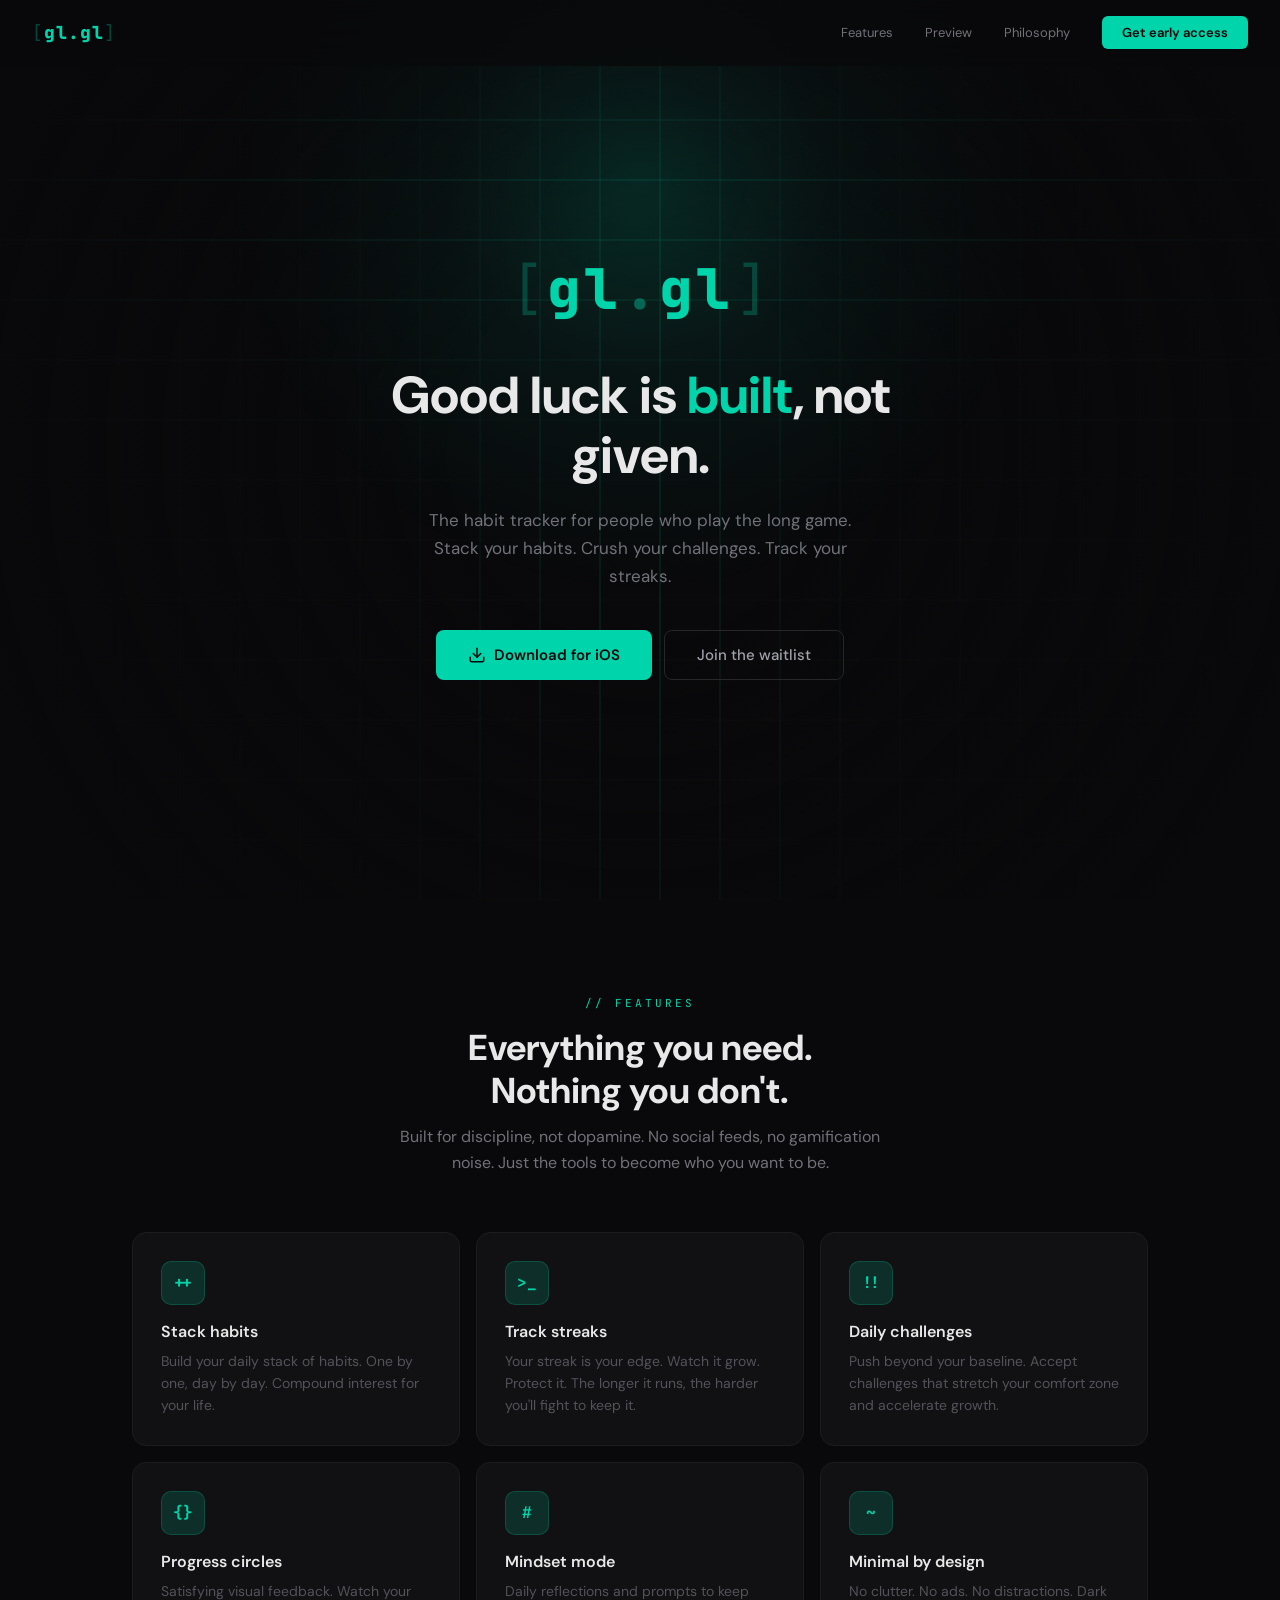
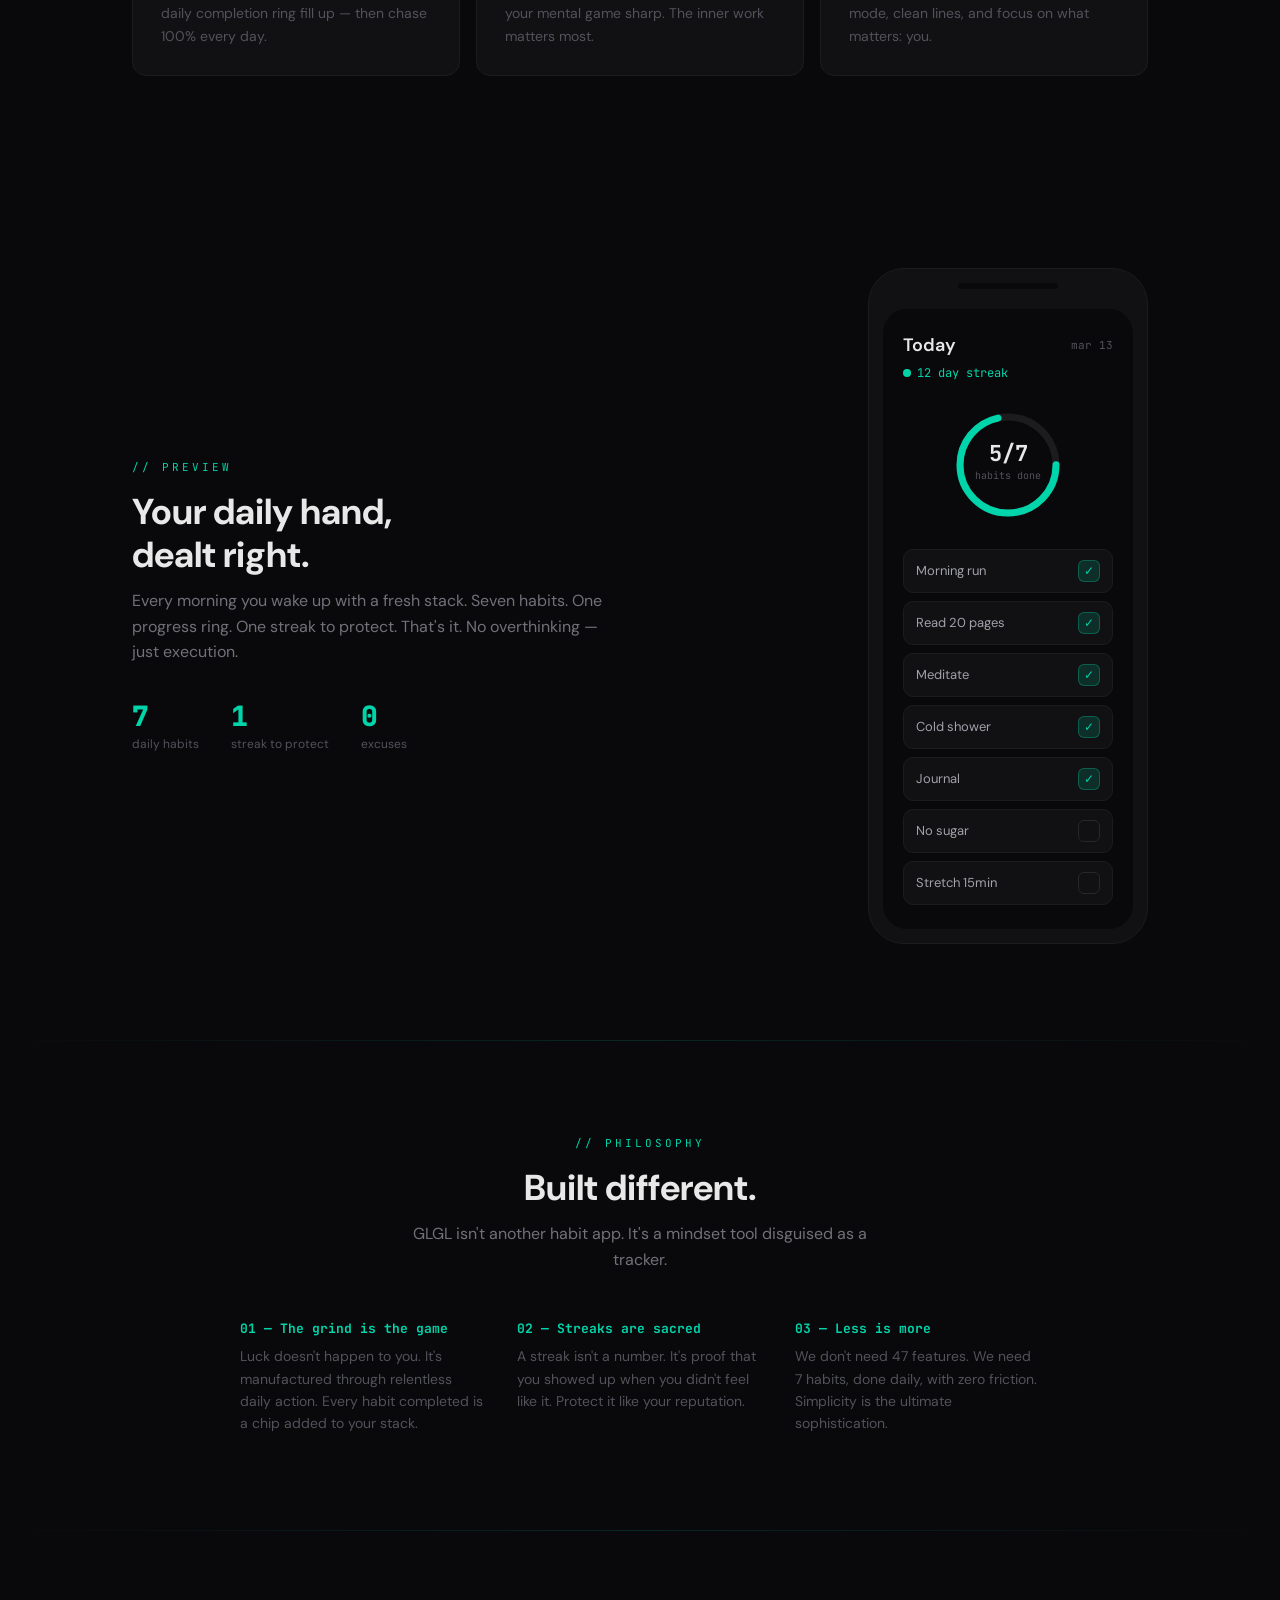
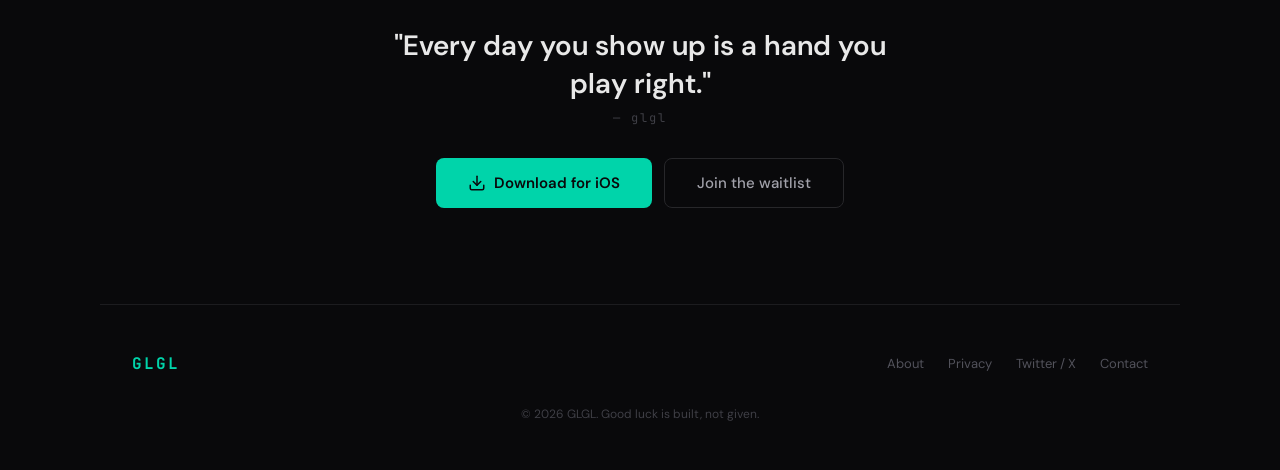
==== commit 7778ed4d: "Reduce neon pulses to 1-3 max and remove hero divider line More minimalistic data pulse effect, clea" ====
--- a/index.html
+++ b/index.html
@@ -232,9 +232,7 @@
     .btn-secondary:hover { border-color: var(--text-faint); color: var(--text); }
 
     .hero-divider {
-      width: 100%;
-      height: 1px;
-      background: linear-gradient(90deg, transparent, rgba(0,212,170,0.2), transparent);
+      display: none;
     }
 
     /* --- SECTION LABEL --- */
@@ -842,7 +840,7 @@
 
       // Pulses: bright segments traveling along grid lines
       const pulses = [];
-      const MAX_PULSES = 40;
+      const MAX_PULSES = 3;
 
       function spawnPulse() {
         if (pulses.length >= MAX_PULSES) return;
@@ -999,8 +997,8 @@
 
         // Spawn pulses near cursor
         spawnTimer++;
-        if (mouseIn && spawnTimer % 3 === 0) spawnPulse();
-        else if (!mouseIn && spawnTimer % 12 === 0) spawnPulse();
+        if (mouseIn && spawnTimer % 40 === 0) spawnPulse();
+        else if (!mouseIn && spawnTimer % 120 === 0) spawnPulse();
 
         drawPulses(w, h);
         drawVignette(w, h);
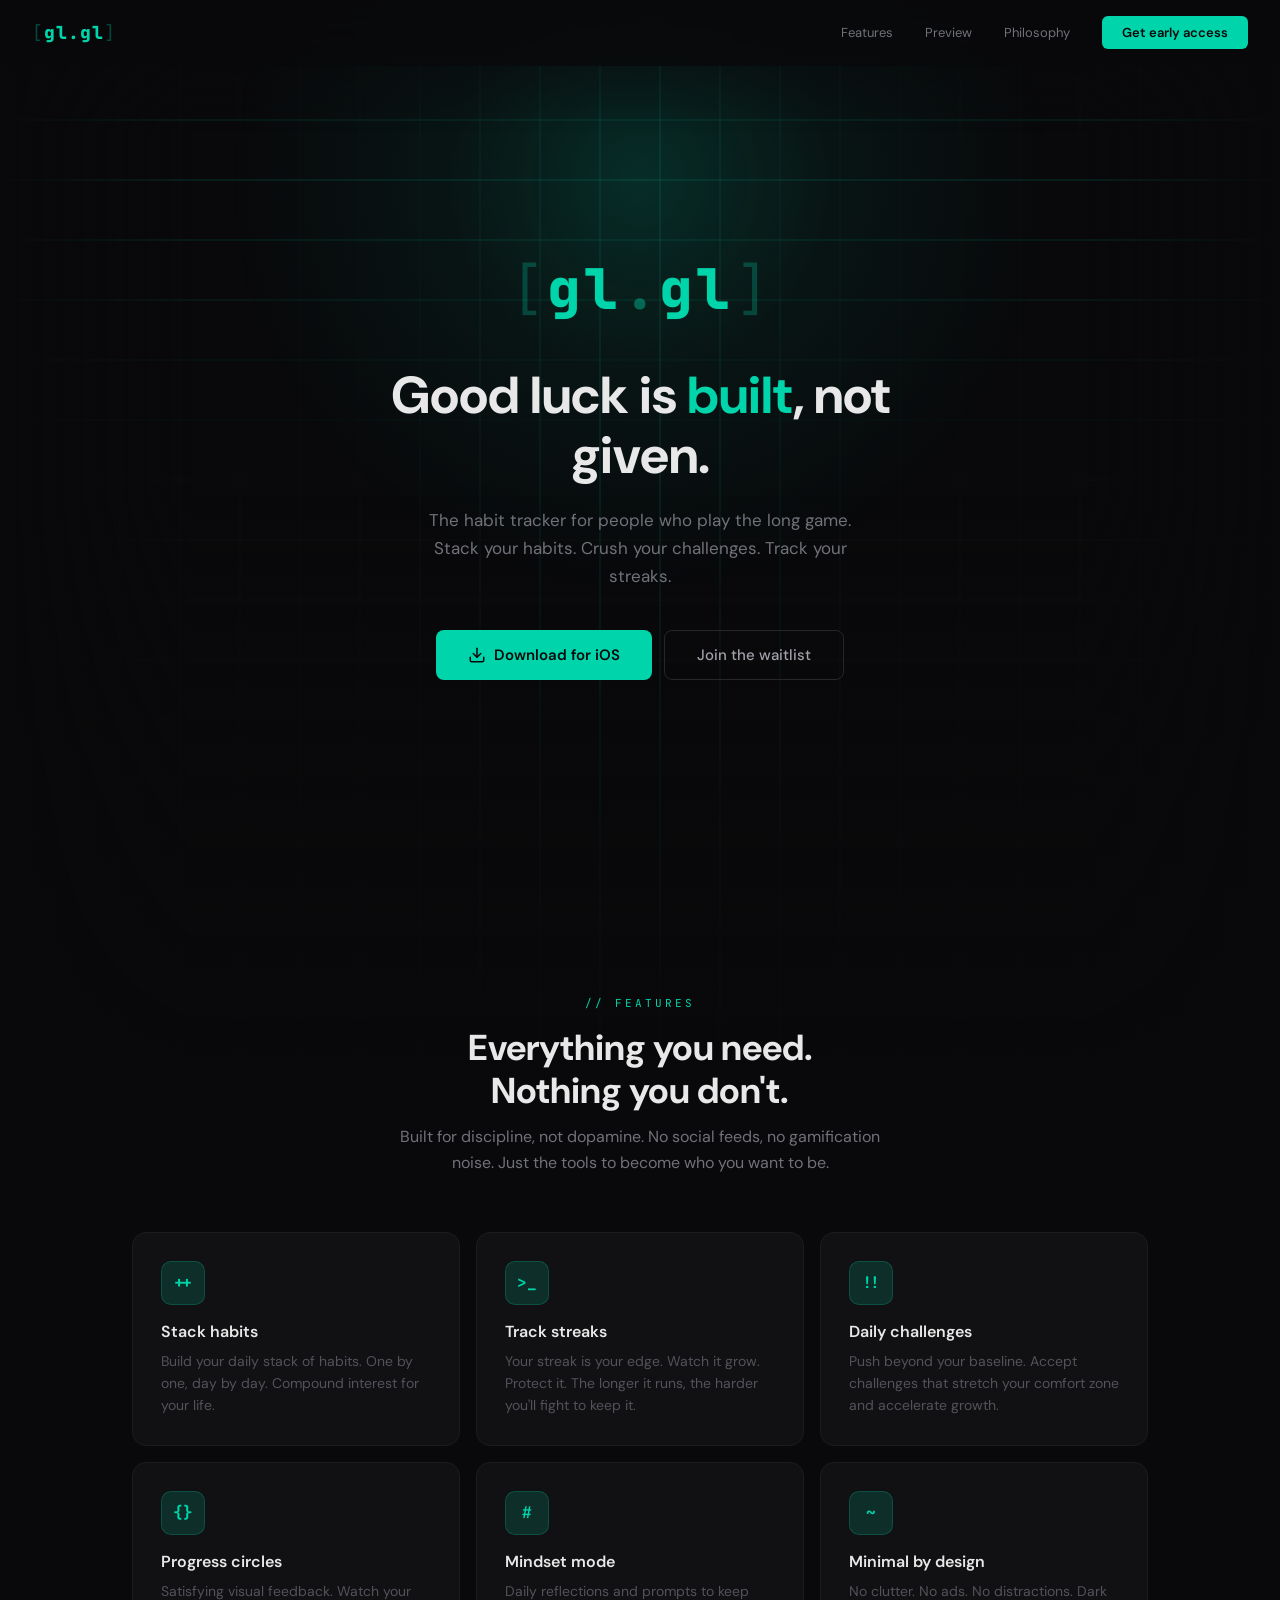
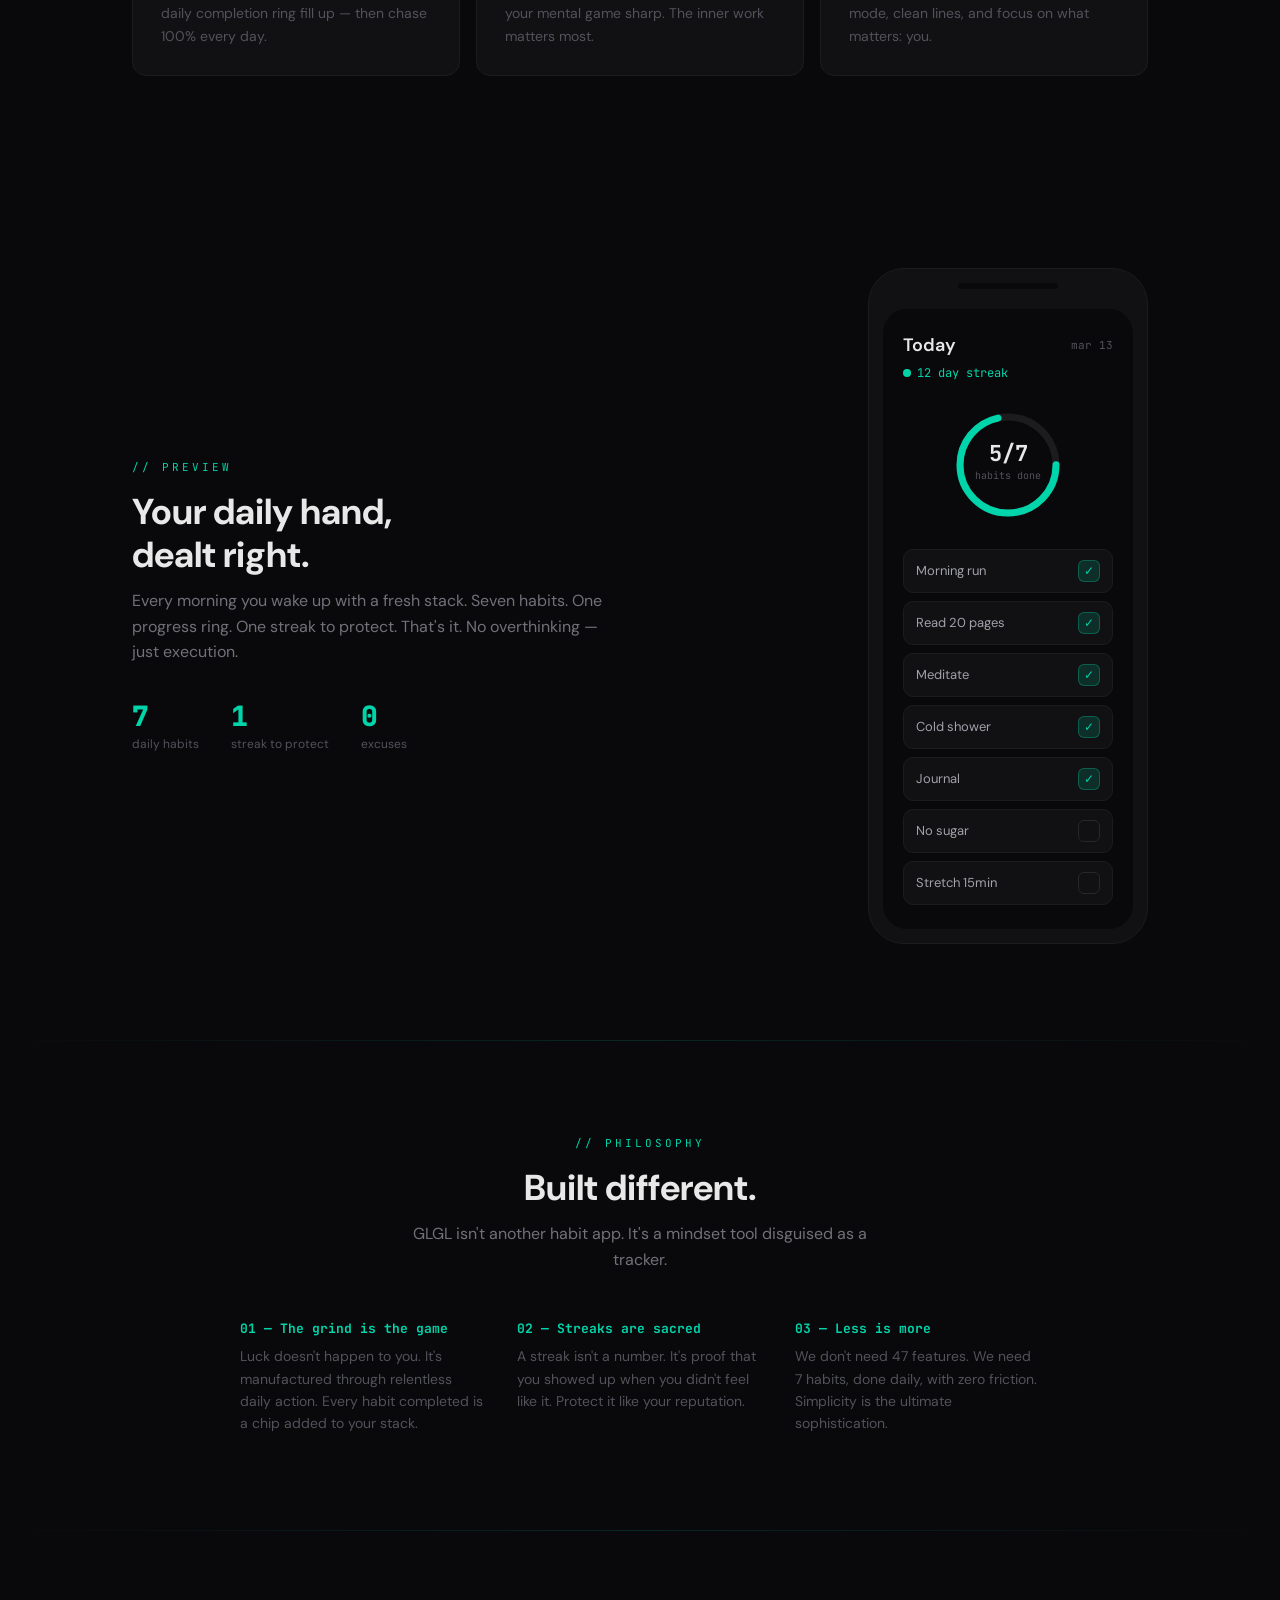
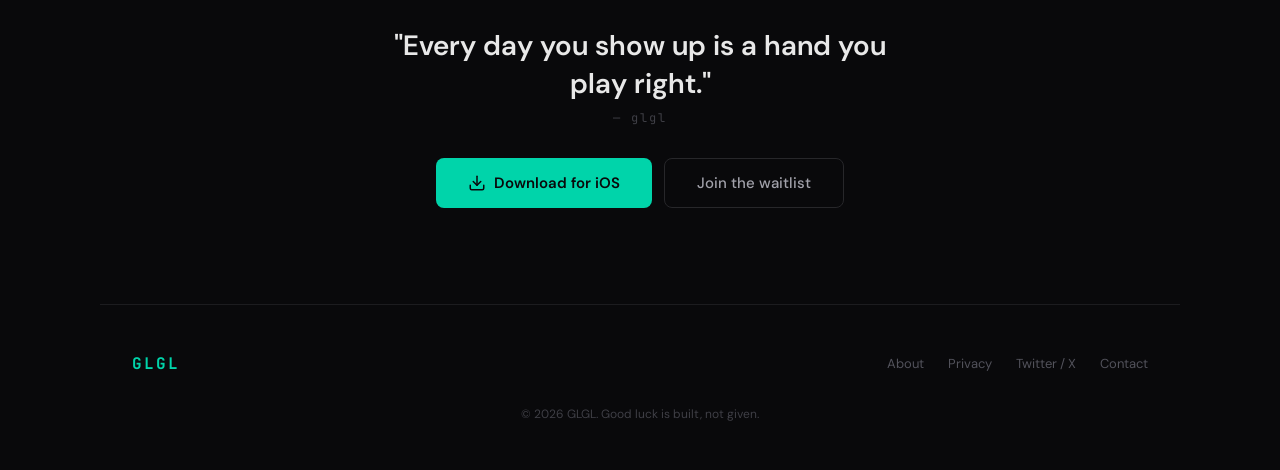
==== commit 3b35189c: "Soften hero-to-features transition with extended grid fade Grid canvas extends 200px below hero with" ====
--- a/index.html
+++ b/index.html
@@ -109,7 +109,6 @@
       text-align: center;
       padding: 6rem 2rem 4rem;
       position: relative;
-      overflow: hidden;
     }
 
     .hero-glow {
@@ -125,7 +124,10 @@
 
     .hero-grid-canvas {
       position: absolute;
-      inset: 0;
+      top: 0;
+      left: 0;
+      width: 100%;
+      height: calc(100% + 200px);
       pointer-events: none;
     }
 
@@ -863,10 +865,11 @@
         });
       }
 
+      const OVERFLOW = 200;
       function resize() {
         const dpr = window.devicePixelRatio || 1;
         const w = hero.offsetWidth;
-        const h = hero.offsetHeight;
+        const h = hero.offsetHeight + OVERFLOW;
         canvas.width = w * dpr;
         canvas.height = h * dpr;
         canvas.style.width = w + 'px';
@@ -974,11 +977,30 @@
       }
 
       function drawVignette(w, h) {
-        const grad = ctx.createRadialGradient(w / 2, h / 2, w * 0.15, w / 2, h / 2, w * 0.55);
-        grad.addColorStop(0, 'rgba(9,9,11,0)');
-        grad.addColorStop(1, 'rgba(9,9,11,1)');
-        ctx.fillStyle = grad;
+        // Side fade (left & right)
+        var lg = ctx.createLinearGradient(0, 0, w, 0);
+        lg.addColorStop(0, 'rgba(9,9,11,1)');
+        lg.addColorStop(0.15, 'rgba(9,9,11,0)');
+        lg.addColorStop(0.85, 'rgba(9,9,11,0)');
+        lg.addColorStop(1, 'rgba(9,9,11,1)');
+        ctx.fillStyle = lg;
         ctx.fillRect(0, 0, w, h);
+
+        // Top fade
+        var tg = ctx.createLinearGradient(0, 0, 0, h * 0.12);
+        tg.addColorStop(0, 'rgba(9,9,11,0.8)');
+        tg.addColorStop(1, 'rgba(9,9,11,0)');
+        ctx.fillStyle = tg;
+        ctx.fillRect(0, 0, w, h * 0.12);
+
+        // Bottom fade — gradual so grid bleeds into next section
+        var heroH = h - OVERFLOW;
+        var bg = ctx.createLinearGradient(0, heroH * 0.55, 0, h);
+        bg.addColorStop(0, 'rgba(9,9,11,0)');
+        bg.addColorStop(0.5, 'rgba(9,9,11,0.6)');
+        bg.addColorStop(1, 'rgba(9,9,11,1)');
+        ctx.fillStyle = bg;
+        ctx.fillRect(0, heroH * 0.55, w, h - heroH * 0.55);
       }
 
       let spawnTimer = 0;
@@ -990,7 +1012,7 @@
         glow.style.transform = 'translate(' + (curX - GLOW_HALF) + 'px,' + (curY - GLOW_HALF) + 'px)';
 
         const w = hero.offsetWidth;
-        const h = hero.offsetHeight;
+        const h = hero.offsetHeight + OVERFLOW;
         ctx.clearRect(0, 0, w, h);
 
         drawGrid(w, h);
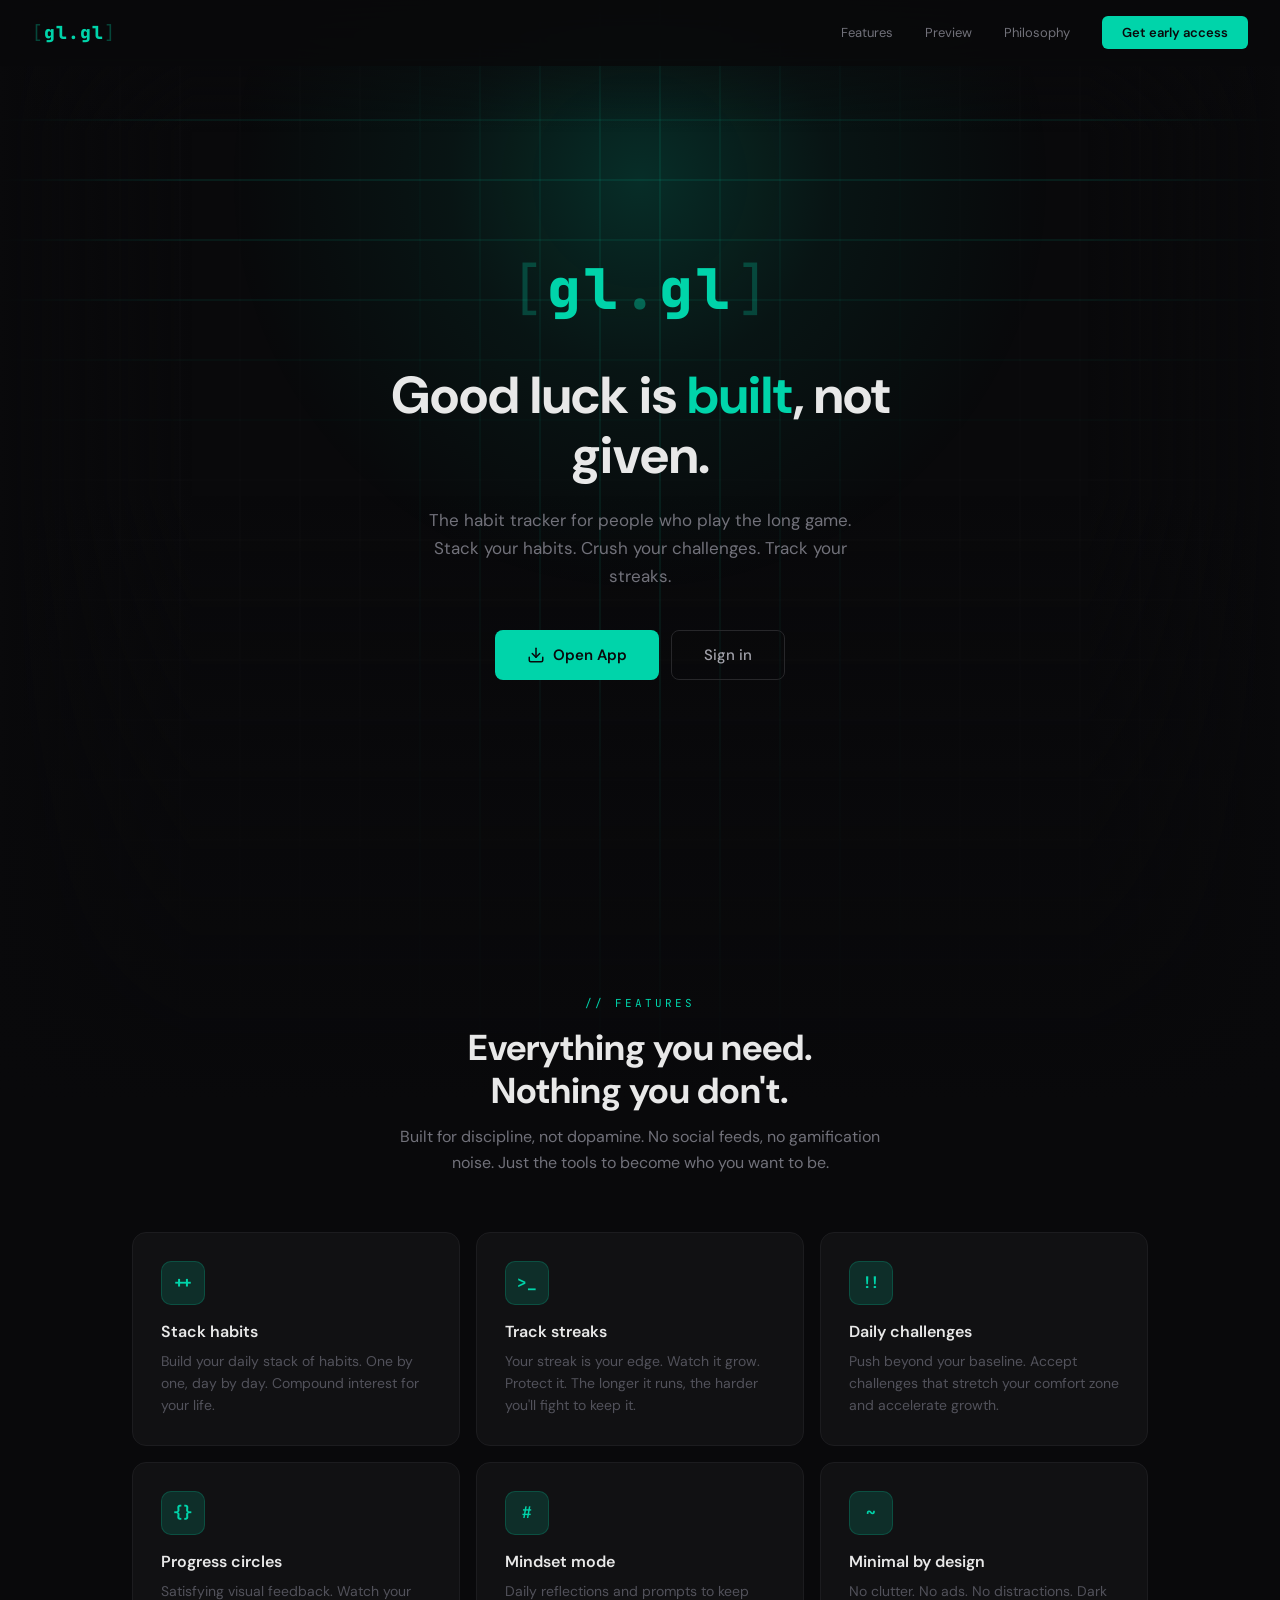
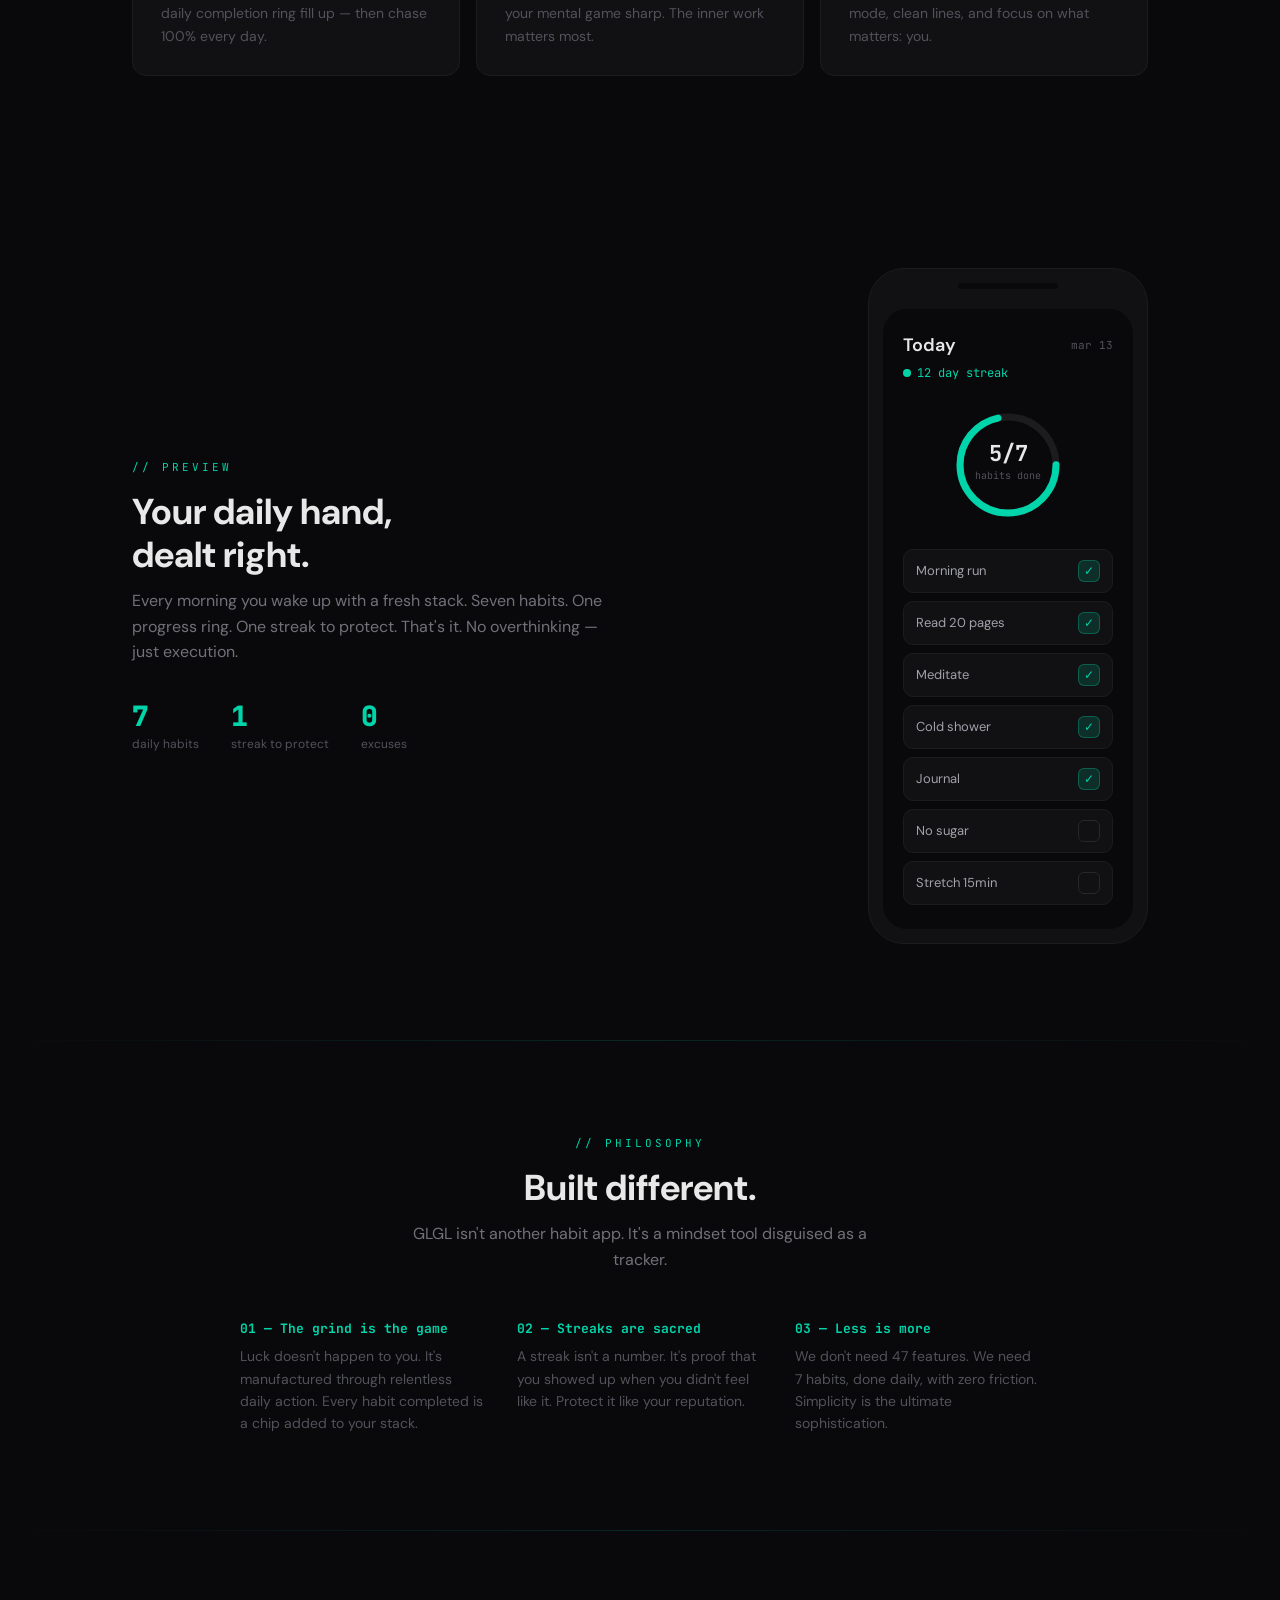
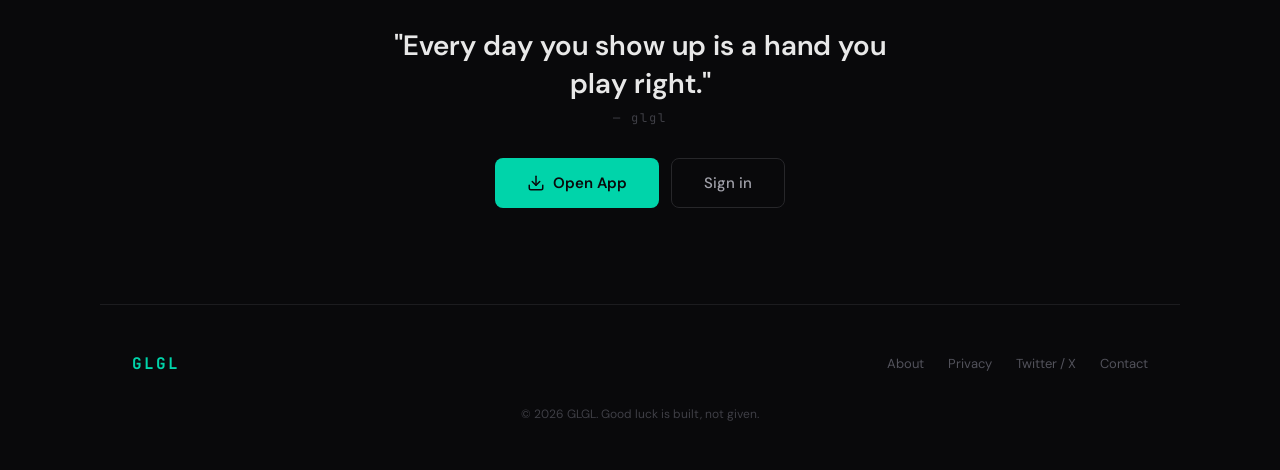
==== commit bb859528: "Add habit tracker app at /app/ and link landing page CTAs Integrate the GLGL habit tracker into the " ====
--- a/index.html
+++ b/index.html
@@ -632,7 +632,7 @@
       <a href="#features">Features</a>
       <a href="#preview">Preview</a>
       <a href="#philosophy">Philosophy</a>
-      <a href="#download" class="nav-cta">Get early access</a>
+      <a href="/app/" class="nav-cta">Get early access</a>
     </div>
   </nav>
 
@@ -651,11 +651,11 @@
       <h1>Good luck is <em>built</em>, not given.</h1>
       <p class="hero-sub">The habit tracker for people who play the long game. Stack your habits. Crush your challenges. Track your streaks.</p>
       <div class="cta-row">
-        <a href="#download" class="btn-primary">
+        <a href="/app/" class="btn-primary">
           <svg width="18" height="18" viewBox="0 0 24 24" fill="none" stroke="currentColor" stroke-width="2" stroke-linecap="round" stroke-linejoin="round"><path d="M21 15v4a2 2 0 0 1-2 2H5a2 2 0 0 1-2-2v-4"/><polyline points="7 10 12 15 17 10"/><line x1="12" y1="15" x2="12" y2="3"/></svg>
-          Download for iOS
+          Open App
         </a>
-        <a href="#download" class="btn-secondary">Join the waitlist</a>
+        <a href="/app/" class="btn-secondary">Sign in</a>
       </div>
     </div>
   </section>
@@ -786,11 +786,11 @@
       <div class="bottom-quote">"Every day you show up is a hand you play right."</div>
       <div class="bottom-attr">— glgl</div>
       <div class="cta-row">
-        <a href="#" class="btn-primary">
+        <a href="/app/" class="btn-primary">
           <svg width="18" height="18" viewBox="0 0 24 24" fill="none" stroke="currentColor" stroke-width="2" stroke-linecap="round" stroke-linejoin="round"><path d="M21 15v4a2 2 0 0 1-2 2H5a2 2 0 0 1-2-2v-4"/><polyline points="7 10 12 15 17 10"/><line x1="12" y1="15" x2="12" y2="3"/></svg>
-          Download for iOS
+          Open App
         </a>
-        <a href="#" class="btn-secondary">Join the waitlist</a>
+        <a href="/app/" class="btn-secondary">Sign in</a>
       </div>
     </div>
   </section>
